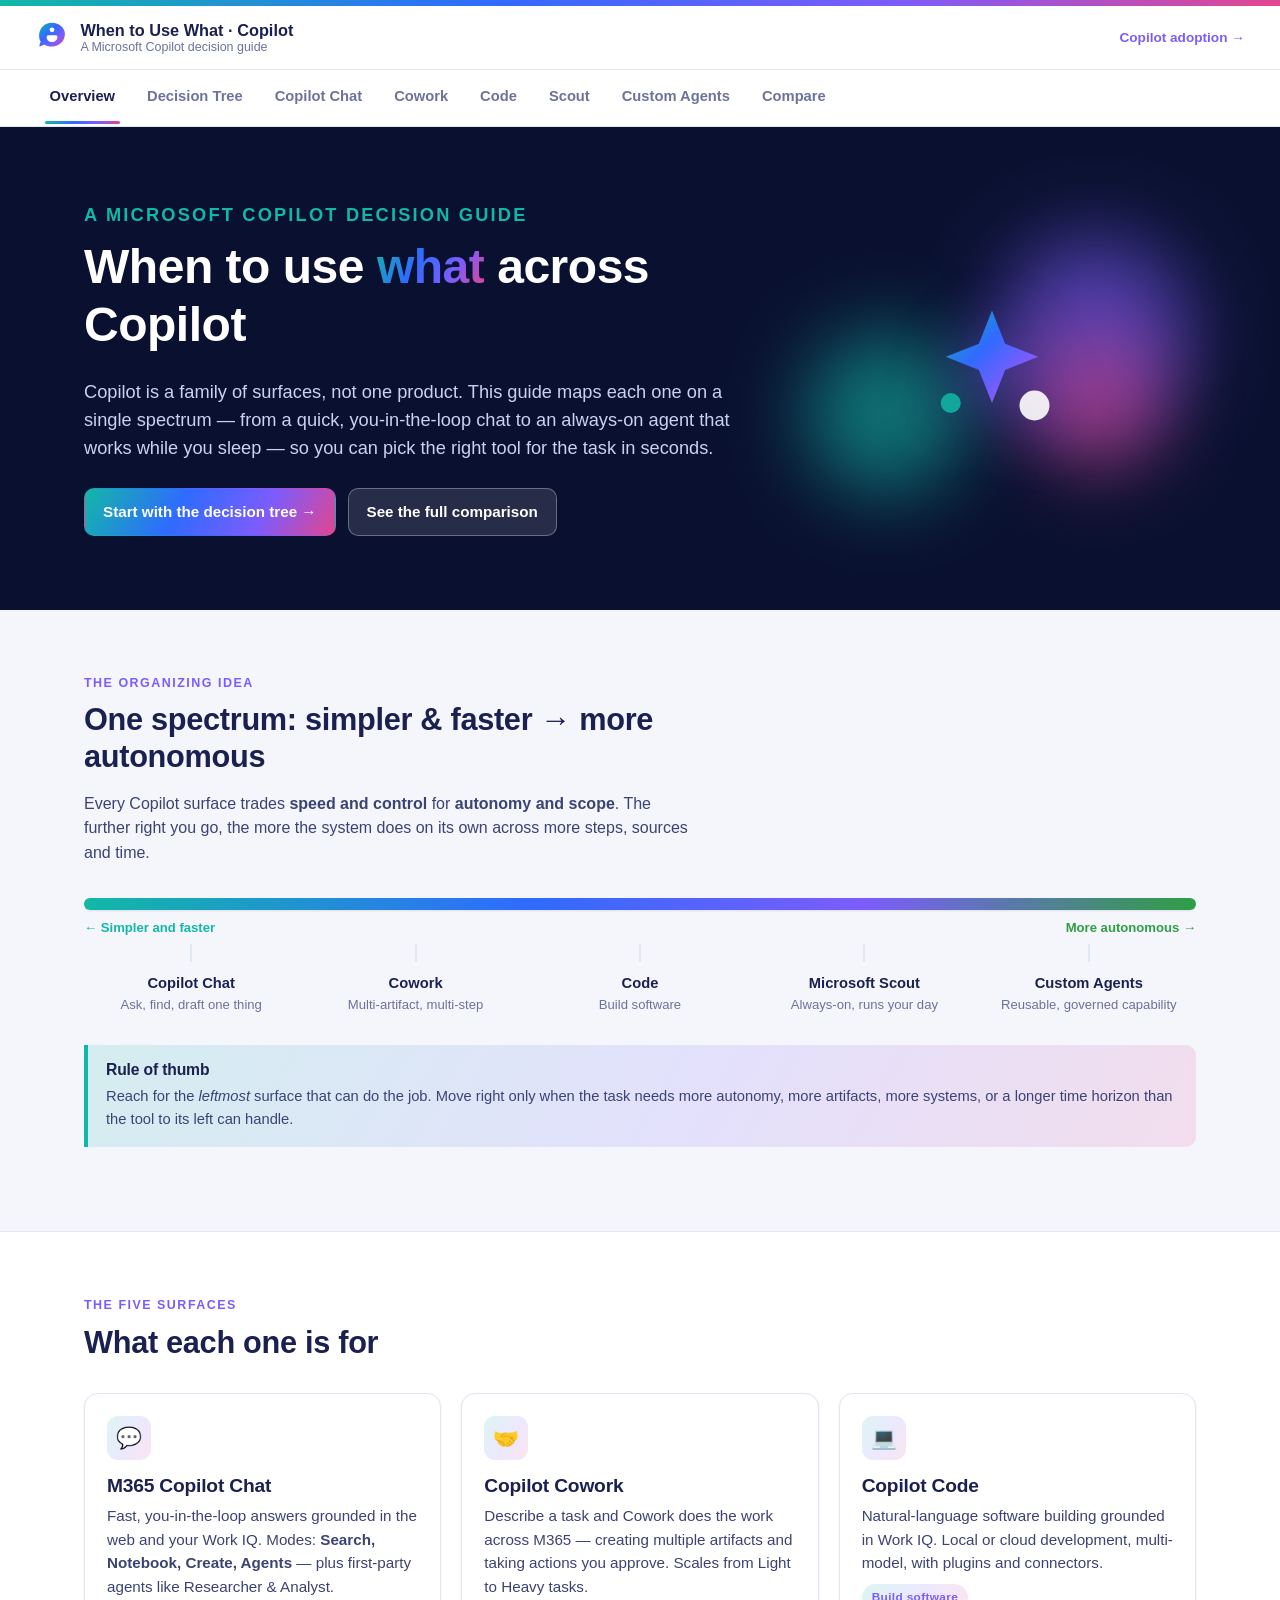
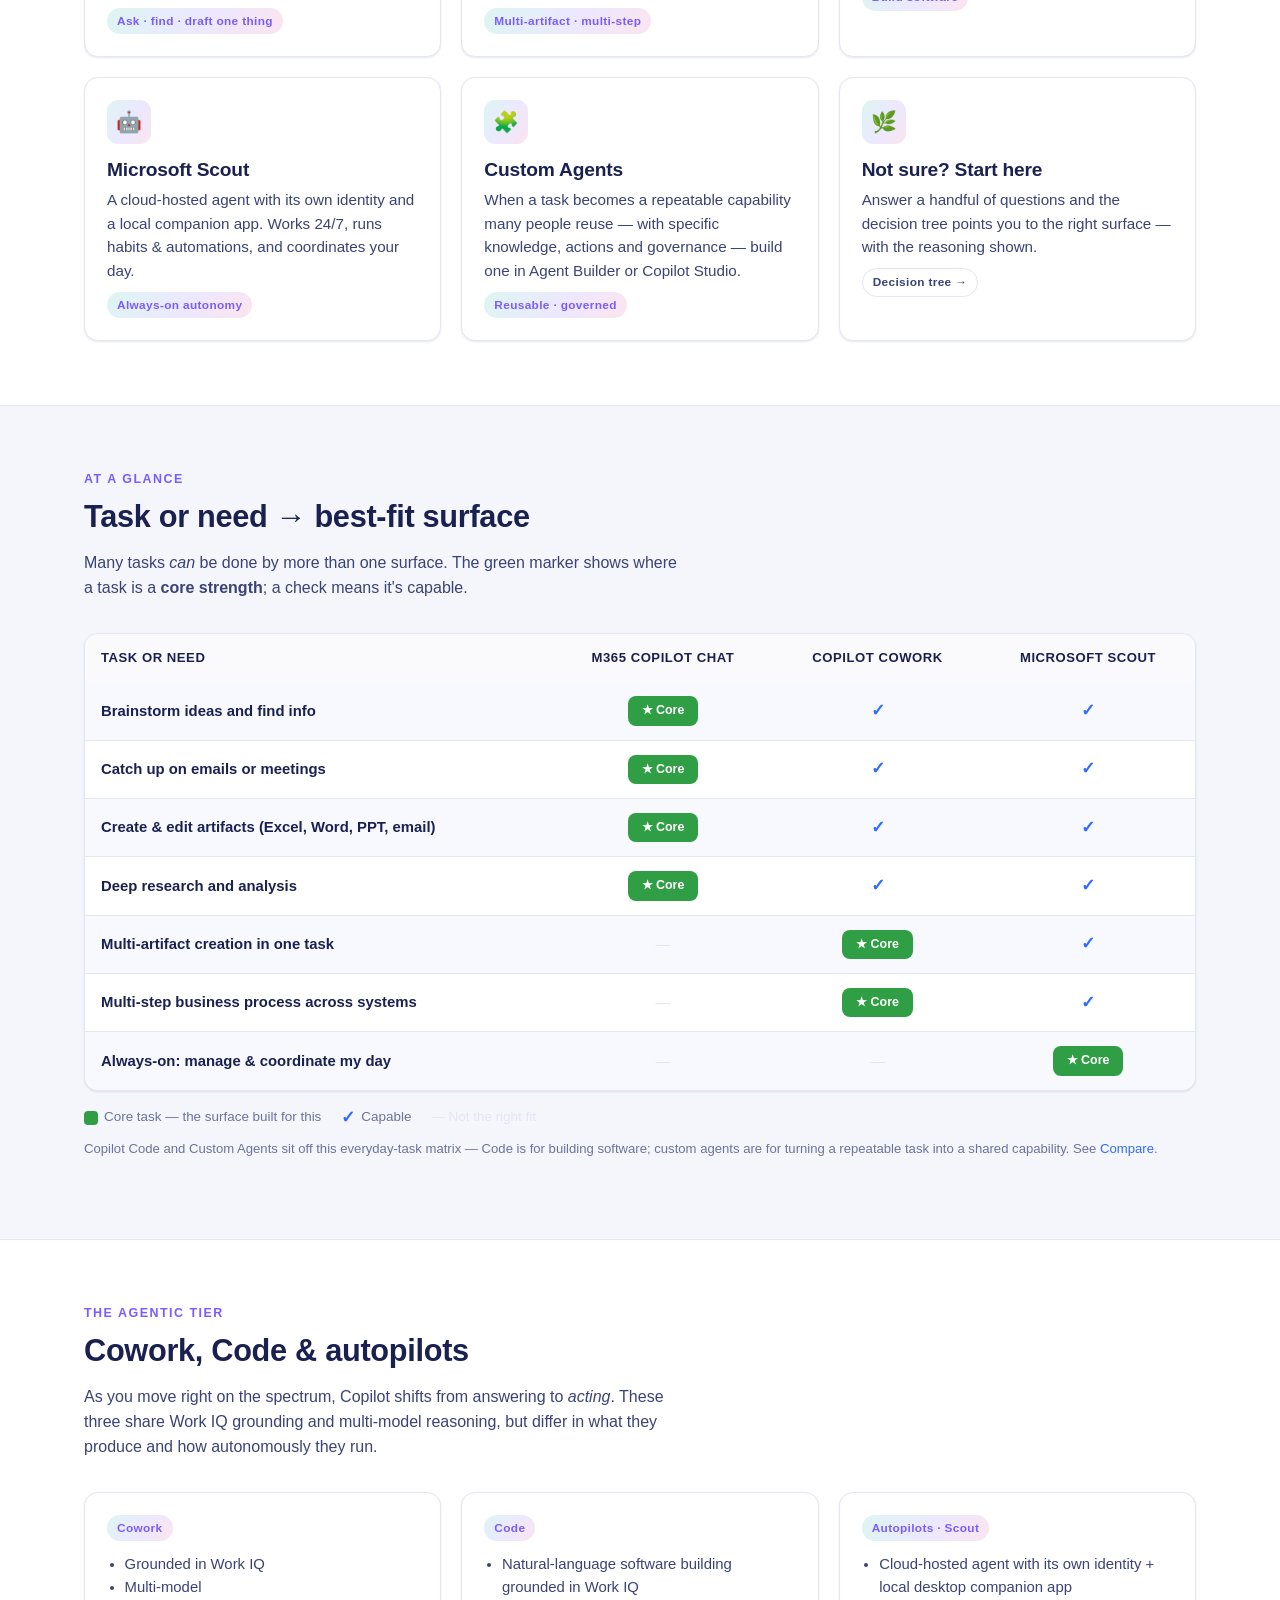
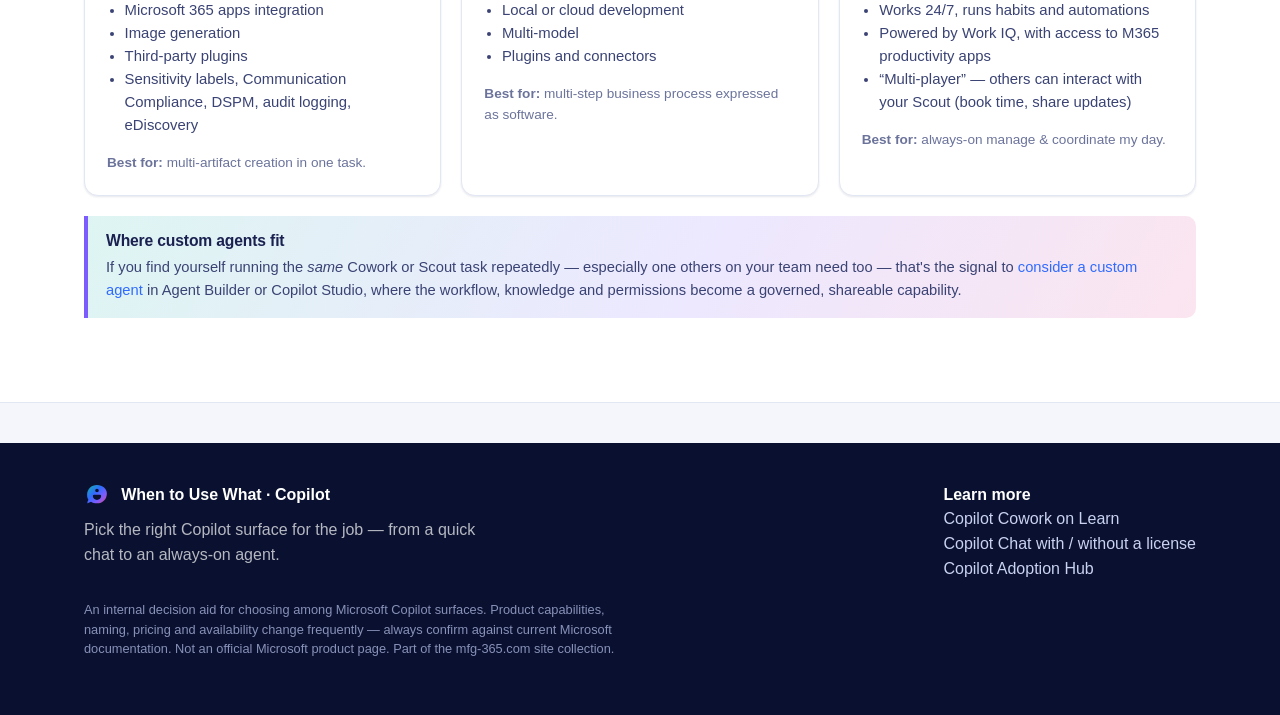
==== index.html @ 93abd07d "Initial When to Use What Copilot decision guide" ====
<!DOCTYPE html>
<html lang="en">
<head>
<meta charset="utf-8">
<meta name="viewport" content="width=device-width, initial-scale=1">
<title>When to Use What · Copilot — Overview</title>
<meta name="description" content="Choose the right Microsoft Copilot surface for the job: Copilot Chat, Cowork, Code, Microsoft Scout, and custom agents — mapped on one autonomy spectrum.">
<link rel="icon" href="assets/favicon.svg" type="image/svg+xml">
<link rel="stylesheet" href="assets/styles.css?v=1">
</head>
<body>
<div id="site-nav"></div>

<!-- ---------------- HERO ---------------- -->
<section class="hero hero-landing">
  <div class="container">
    <div class="hero-copy">
      <p class="eyebrow">A Microsoft Copilot decision guide</p>
      <h1>When to use <span class="gradient-text">what</span> across Copilot</h1>
      <p class="lead">Copilot is a family of surfaces, not one product. This guide maps each one on a single
        spectrum — from a quick, you-in-the-loop chat to an always-on agent that works while you sleep —
        so you can pick the right tool for the task in seconds.</p>
      <div class="hero-actions">
        <a class="btn btn-primary" href="decision-tree.html">Start with the decision tree &rarr;</a>
        <a class="btn btn-ghost" href="compare.html">See the full comparison</a>
      </div>
    </div>
    <div class="hero-art">
      <div class="orb orb-a"></div><div class="orb orb-b"></div><div class="orb orb-c"></div>
      <svg class="hero-glyph" viewBox="0 0 120 120" fill="none" aria-hidden="true">
        <defs><linearGradient id="hg" x1="0" y1="0" x2="1" y2="1">
          <stop offset="0" stop-color="#12B8A6"/><stop offset=".4" stop-color="#2F6BFF"/>
          <stop offset=".72" stop-color="#7C5CFC"/><stop offset="1" stop-color="#E3458E"/>
        </linearGradient></defs>
        <path d="M60 14l10.5 26.5L97 51 70.5 61.5 60 88 49.5 61.5 23 51l26.5-10.5z" fill="url(#hg)"/>
        <circle cx="94" cy="90" r="12" fill="#fff" opacity=".9"/>
        <circle cx="27" cy="88" r="8" fill="#12B8A6" opacity=".85"/>
      </svg>
    </div>
  </div>
</section>

<!-- ---------------- THE SPECTRUM ---------------- -->
<section class="section">
  <div class="container">
    <div class="section-head">
      <p class="eyebrow">The organizing idea</p>
      <h2>One spectrum: simpler &amp; faster &rarr; more autonomous</h2>
      <p>Every Copilot surface trades <strong>speed and control</strong> for <strong>autonomy and scope</strong>.
        The further right you go, the more the system does on its own across more steps, sources and time.</p>
    </div>

    <div class="spectrum">
      <div class="spectrum-track"></div>
      <div class="spectrum-labels"><span class="l">&larr; Simpler and faster</span><span class="r">More autonomous &rarr;</span></div>
      <div class="spectrum-marks">
        <div class="m"><strong>Copilot Chat</strong>Ask, find, draft one thing</div>
        <div class="m"><strong>Cowork</strong>Multi-artifact, multi-step</div>
        <div class="m"><strong>Code</strong>Build software</div>
        <div class="m"><strong>Microsoft Scout</strong>Always-on, runs your day</div>
        <div class="m"><strong>Custom Agents</strong>Reusable, governed capability</div>
      </div>
    </div>

    <div class="callout tip">
      <h4>Rule of thumb</h4>
      <p>Reach for the <em>leftmost</em> surface that can do the job. Move right only when the task needs more
        autonomy, more artifacts, more systems, or a longer time horizon than the tool to its left can handle.</p>
    </div>
  </div>
</section>

<!-- ---------------- SURFACE CARDS ---------------- -->
<section class="section alt">
  <div class="container">
    <div class="section-head">
      <p class="eyebrow">The five surfaces</p>
      <h2>What each one is for</h2>
    </div>
    <div class="grid cols-3">
      <a class="card hover" href="chat.html" style="text-decoration:none">
        <div class="icon">&#128172;</div>
        <h3>M365 Copilot Chat</h3>
        <p>Fast, you-in-the-loop answers grounded in the web and your Work IQ. Modes: <strong>Search, Notebook, Create, Agents</strong> — plus first-party agents like Researcher &amp; Analyst.</p>
        <span class="pill">Ask &middot; find &middot; draft one thing</span>
      </a>
      <a class="card hover" href="cowork.html" style="text-decoration:none">
        <div class="icon">&#129309;</div>
        <h3>Copilot Cowork</h3>
        <p>Describe a task and Cowork does the work across M365 — creating multiple artifacts and taking actions you approve. Scales from Light to Heavy tasks.</p>
        <span class="pill">Multi-artifact &middot; multi-step</span>
      </a>
      <a class="card hover" href="code.html" style="text-decoration:none">
        <div class="icon">&#128187;</div>
        <h3>Copilot Code</h3>
        <p>Natural-language software building grounded in Work IQ. Local or cloud development, multi-model, with plugins and connectors.</p>
        <span class="pill">Build software</span>
      </a>
      <a class="card hover" href="scout.html" style="text-decoration:none">
        <div class="icon">&#129302;</div>
        <h3>Microsoft Scout</h3>
        <p>A cloud-hosted agent with its own identity and a local companion app. Works 24/7, runs habits &amp; automations, and coordinates your day.</p>
        <span class="pill">Always-on autonomy</span>
      </a>
      <a class="card hover" href="custom-agents.html" style="text-decoration:none">
        <div class="icon">&#129513;</div>
        <h3>Custom Agents</h3>
        <p>When a task becomes a repeatable capability many people reuse — with specific knowledge, actions and governance — build one in Agent Builder or Copilot Studio.</p>
        <span class="pill">Reusable &middot; governed</span>
      </a>
      <a class="card hover" href="decision-tree.html" style="text-decoration:none">
        <div class="icon">&#127807;</div>
        <h3>Not sure? Start here</h3>
        <p>Answer a handful of questions and the decision tree points you to the right surface — with the reasoning shown.</p>
        <span class="pill pill-line">Decision tree &rarr;</span>
      </a>
    </div>
  </div>
</section>

<!-- ---------------- AT-A-GLANCE MATRIX ---------------- -->
<section class="section">
  <div class="container">
    <div class="section-head">
      <p class="eyebrow">At a glance</p>
      <h2>Task or need &rarr; best-fit surface</h2>
      <p>Many tasks <em>can</em> be done by more than one surface. The green marker shows where a task is a
        <strong>core strength</strong>; a check means it's capable.</p>
    </div>

    <div class="matrix-wrap">
      <table class="matrix">
        <thead>
          <tr>
            <th style="text-align:left">Task or need</th>
            <th>M365 Copilot Chat</th>
            <th>Copilot Cowork</th>
            <th>Microsoft Scout</th>
          </tr>
        </thead>
        <tbody>
          <tr><th>Brainstorm ideas and find info</th><td><span class="core">&#9733; Core</span></td><td><span class="cap">&#10003;</span></td><td><span class="cap">&#10003;</span></td></tr>
          <tr><th>Catch up on emails or meetings</th><td><span class="core">&#9733; Core</span></td><td><span class="cap">&#10003;</span></td><td><span class="cap">&#10003;</span></td></tr>
          <tr><th>Create &amp; edit artifacts (Excel, Word, PPT, email)</th><td><span class="core">&#9733; Core</span></td><td><span class="cap">&#10003;</span></td><td><span class="cap">&#10003;</span></td></tr>
          <tr><th>Deep research and analysis</th><td><span class="core">&#9733; Core</span></td><td><span class="cap">&#10003;</span></td><td><span class="cap">&#10003;</span></td></tr>
          <tr><th>Multi-artifact creation in one task</th><td class="na">&mdash;</td><td><span class="core">&#9733; Core</span></td><td><span class="cap">&#10003;</span></td></tr>
          <tr><th>Multi-step business process across systems</th><td class="na">&mdash;</td><td><span class="core">&#9733; Core</span></td><td><span class="cap">&#10003;</span></td></tr>
          <tr><th>Always-on: manage &amp; coordinate my day</th><td class="na">&mdash;</td><td class="na">&mdash;</td><td><span class="core">&#9733; Core</span></td></tr>
        </tbody>
      </table>
    </div>
    <div class="legend">
      <span><span class="dot-core"></span> Core task — the surface built for this</span>
      <span><span class="cap">&#10003;</span> Capable</span>
      <span class="na">&mdash; Not the right fit</span>
    </div>
    <p class="video-cap">Copilot Code and Custom Agents sit off this everyday-task matrix — Code is for building software; custom agents are for turning a repeatable task into a shared capability. See <a href="compare.html">Compare</a>.</p>
  </div>
</section>

<!-- ---------------- COWORK / CODE / AUTOPILOTS ---------------- -->
<section class="section alt">
  <div class="container">
    <div class="section-head">
      <p class="eyebrow">The agentic tier</p>
      <h2>Cowork, Code &amp; autopilots</h2>
      <p>As you move right on the spectrum, Copilot shifts from answering to <em>acting</em>. These three share
        Work IQ grounding and multi-model reasoning, but differ in what they produce and how autonomously they run.</p>
    </div>
    <div class="grid cols-3">
      <div class="card">
        <span class="pill">Cowork</span>
        <ul style="margin-top:12px;padding-left:1.1rem;color:var(--ink-2);font-size:.93rem">
          <li>Grounded in Work IQ</li>
          <li>Multi-model</li>
          <li>Microsoft 365 apps integration</li>
          <li>Image generation</li>
          <li>Third-party plugins</li>
          <li>Sensitivity labels, Communication Compliance, DSPM, audit logging, eDiscovery</li>
        </ul>
        <p style="font-size:.85rem;color:var(--muted);margin:6px 0 0"><strong>Best for:</strong> multi-artifact creation in one task.</p>
      </div>
      <div class="card">
        <span class="pill">Code</span>
        <ul style="margin-top:12px;padding-left:1.1rem;color:var(--ink-2);font-size:.93rem">
          <li>Natural-language software building grounded in Work IQ</li>
          <li>Local or cloud development</li>
          <li>Multi-model</li>
          <li>Plugins and connectors</li>
        </ul>
        <p style="font-size:.85rem;color:var(--muted);margin:6px 0 0"><strong>Best for:</strong> multi-step business process expressed as software.</p>
      </div>
      <div class="card">
        <span class="pill">Autopilots &middot; Scout</span>
        <ul style="margin-top:12px;padding-left:1.1rem;color:var(--ink-2);font-size:.93rem">
          <li>Cloud-hosted agent with its own identity + local desktop companion app</li>
          <li>Works 24/7, runs habits and automations</li>
          <li>Powered by Work IQ, with access to M365 productivity apps</li>
          <li>&ldquo;Multi-player&rdquo; — others can interact with your Scout (book time, share updates)</li>
        </ul>
        <p style="font-size:.85rem;color:var(--muted);margin:6px 0 0"><strong>Best for:</strong> always-on manage &amp; coordinate my day.</p>
      </div>
    </div>
    <div class="callout">
      <h4>Where custom agents fit</h4>
      <p>If you find yourself running the <em>same</em> Cowork or Scout task repeatedly — especially one others on your
        team need too — that's the signal to <a href="custom-agents.html">consider a custom agent</a> in Agent Builder
        or Copilot Studio, where the workflow, knowledge and permissions become a governed, shareable capability.</p>
    </div>
  </div>
</section>

<div id="site-footer"></div>
<script src="assets/nav.js?v=1"></script>
</body>
</html>
---- assets/styles.css ----
/* When to Use What — Copilot | mfg-365.com family design system
   Copilot iridescent gradient + Fluent neutrals + navy hero/footer. */

:root {
  --teal: #12B8A6; --blue: #2F6BFF; --purple: #7C5CFC; --pink: #E3458E;
  --green: #2F9E44; --amber: #E8930C;
  --copilot-gradient: linear-gradient(120deg, #12B8A6 0%, #2F6BFF 38%, #7C5CFC 70%, #E3458E 100%);
  --copilot-gradient-soft: linear-gradient(120deg, rgba(18,184,166,.14), rgba(124,92,252,.14) 55%, rgba(227,69,142,.14));
  --spectrum: linear-gradient(90deg, #12B8A6 0%, #2F6BFF 40%, #7C5CFC 70%, #2F9E44 100%);

  --navy: #0A1130; --navy2: #141C44;
  --ink: #1A2150; --ink-2: #3A4374; --muted: #6B739B;
  --line: #E2E7F4; --bg: #F4F6FC; --card: #FFFFFF;
  --brand: #7C5CFC; --brand-blue: #2F6BFF;

  --radius: 14px;
  --shadow-sm: 0 1px 2px rgba(26,33,80,.06), 0 1px 3px rgba(26,33,80,.05);
  --shadow-md: 0 8px 26px rgba(26,33,80,.10);
  --shadow-lg: 0 12px 40px rgba(26,33,80,.16);
  --maxw: 1160px;
}

* { box-sizing: border-box; }
html { scroll-behavior: smooth; }
body {
  margin: 0;
  font-family: "Segoe UI", "Segoe UI Web (West European)", -apple-system, BlinkMacSystemFont, Roboto, Helvetica, Arial, sans-serif;
  color: var(--ink); background: var(--bg); line-height: 1.55; -webkit-font-smoothing: antialiased;
}
h1,h2,h3,h4 { line-height: 1.2; color: var(--ink); margin: 0 0 .5em; font-weight: 700; letter-spacing: -.01em; }
h1 { font-size: clamp(2rem, 4vw, 3rem); }
h2 { font-size: clamp(1.5rem, 2.4vw, 2.1rem); }
h3 { font-size: 1.2rem; }
p { margin: 0 0 1rem; color: var(--ink-2); }
a { color: var(--brand-blue); text-decoration: none; }
a:hover { text-decoration: underline; }
.container { max-width: var(--maxw); margin: 0 auto; padding: 0 24px; }
.gradient-text { background: var(--copilot-gradient); -webkit-background-clip: text; background-clip: text; -webkit-text-fill-color: transparent; color: transparent; }
.eyebrow { text-transform: uppercase; letter-spacing: .12em; font-size: .78rem; font-weight: 700; color: var(--brand); margin: 0 0 .6rem; }

/* ---------- ribbon + header + tabs ---------- */
.ribbon { height: 6px; background: var(--copilot-gradient); }
.site-header { display: flex; align-items: center; justify-content: space-between; gap: 1rem; padding: .9rem clamp(1rem, 4vw, 2.2rem); background: #fff; border-bottom: 1px solid var(--line); position: sticky; top: 0; z-index: 50; }
.brand { display: flex; align-items: center; gap: .7rem; text-decoration: none; }
.brand:hover { text-decoration: none; }
.brand-glyph { display: flex; align-items: center; }
.brand-text { display: flex; flex-direction: column; line-height: 1.15; }
.brand-text strong { color: var(--ink); font-size: 1.02rem; }
.brand-text span { color: var(--muted); font-size: .78rem; }
.header-cta { font-size: .85rem; font-weight: 600; color: var(--purple); white-space: nowrap; text-decoration: none; }
.header-cta:hover { text-decoration: underline; }

.tabs { display: flex; gap: .2rem; overflow-x: auto; background: #fff; padding: 0 clamp(1rem, 4vw, 2.2rem); border-bottom: 1px solid var(--line); position: sticky; top: 60px; z-index: 40; scrollbar-width: none; }
.tabs::-webkit-scrollbar { display: none; }
.tab { appearance: none; border: none; background: none; cursor: pointer; font-family: inherit; font-size: .92rem; font-weight: 600; color: var(--muted); padding: .95rem .9rem; border-bottom: 3px solid transparent; white-space: nowrap; transition: color .15s; text-decoration: none; position: relative; }
.tab:hover { color: var(--ink); text-decoration: none; }
.tab.is-active { color: var(--ink); }
.tab.is-active::after { content: ""; position: absolute; left: .6rem; right: .6rem; bottom: -1px; height: 3px; border-radius: 3px; background: var(--copilot-gradient); }

/* ---------- hero ---------- */
.hero { position: relative; overflow: hidden; padding: 66px 0 58px; background: var(--navy); color: #fff; }
.hero::before { content: ""; position: absolute; inset: -40% -10% auto -10%; height: 130%; background: var(--copilot-gradient); filter: blur(70px) saturate(140%); opacity: .5; z-index: 0; }
.hero .container { position: relative; z-index: 1; }
.hero h1 { color: #fff; max-width: 22ch; }
.hero p { color: #C9D2F0; font-size: 1.14rem; max-width: 64ch; }
.hero .eyebrow { color: var(--teal); }
.hero-landing { padding: clamp(3.2rem, 6vw, 4.6rem) 0; }
.hero-landing::before { display: none; }
.hero-landing .container { display: grid; grid-template-columns: 1.5fr .9fr; gap: 1.5rem; align-items: center; }
.hero-copy { min-width: 0; }
.hero-landing h1 { max-width: none; }
.hero-art { position: relative; height: 250px; display: flex; align-items: center; justify-content: center; }
.hero-glyph { width: 150px; filter: drop-shadow(0 10px 30px rgba(124,92,252,.5)); position: relative; z-index: 2; }
.orb { position: absolute; border-radius: 50%; filter: blur(40px); opacity: .6; }
.orb-a { width: 190px; height: 190px; background: var(--purple); top: -6px; right: 6px; }
.orb-b { width: 160px; height: 160px; background: var(--teal); bottom: 0; left: 18px; }
.orb-c { width: 130px; height: 130px; background: var(--pink); bottom: 26px; right: 34px; }
@media (max-width: 820px) { .hero-landing .container { grid-template-columns: 1fr; } .hero-art { display: none; } }

/* ---------- buttons ---------- */
.btn { display: inline-flex; align-items: center; gap: 8px; font-weight: 600; font-size: .95rem; padding: 11px 18px; border-radius: 10px; border: 1px solid transparent; cursor: pointer; text-decoration: none; transition: transform .06s ease, box-shadow .15s ease; }
.btn:hover { text-decoration: none; }
.btn:active { transform: translateY(1px); }
.btn-primary { background: var(--copilot-gradient); color: #fff; box-shadow: var(--shadow-sm); }
.btn-primary:hover { box-shadow: var(--shadow-md); }
.btn-ghost { background: rgba(255,255,255,.12); color: #fff; border-color: rgba(255,255,255,.3); }
.btn-ghost:hover { background: rgba(255,255,255,.2); }
.btn-outline { background: #fff; color: var(--ink); border-color: var(--line); }
.btn-outline:hover { border-color: var(--brand); color: var(--brand); }
.btn-sm { padding: 7px 12px; font-size: .85rem; border-radius: 8px; }
.hero-actions { display: flex; gap: 12px; flex-wrap: wrap; margin-top: 26px; }

/* ---------- sections ---------- */
.section { padding: 64px 0; }
.section.alt { background: #fff; border-top: 1px solid var(--line); border-bottom: 1px solid var(--line); }
.section-head { max-width: 68ch; margin-bottom: 32px; }

/* ---------- cards / grids ---------- */
.grid { display: grid; gap: 20px; }
.grid.cols-2 { grid-template-columns: repeat(2, 1fr); }
.grid.cols-3 { grid-template-columns: repeat(3, 1fr); }
.grid.cols-4 { grid-template-columns: repeat(4, 1fr); }
@media (max-width: 900px) { .grid.cols-3, .grid.cols-4 { grid-template-columns: repeat(2, 1fr); } }
@media (max-width: 620px) { .grid.cols-2, .grid.cols-3, .grid.cols-4 { grid-template-columns: 1fr; } }

.card { background: var(--card); border: 1px solid var(--line); border-radius: var(--radius); padding: 22px; box-shadow: var(--shadow-sm); transition: box-shadow .18s ease, transform .18s ease; }
.card.hover:hover { box-shadow: var(--shadow-md); transform: translateY(-3px); }
.card h3 { margin-bottom: .35em; }
.card p { font-size: .95rem; margin-bottom: .6rem; }
.card .icon { width: 44px; height: 44px; border-radius: 11px; display: grid; place-items: center; background: var(--copilot-gradient-soft); margin-bottom: 14px; font-size: 1.3rem; }
.card .icon-solid { color: #fff; }
.pill { display: inline-block; font-size: .74rem; font-weight: 700; letter-spacing: .03em; padding: 4px 10px; border-radius: 999px; background: var(--copilot-gradient-soft); color: var(--brand); }
.pill-line { background: #fff; border: 1px solid var(--line); color: var(--ink-2); }

/* ---------- spectrum bar ---------- */
.spectrum { margin: 8px 0 30px; }
.spectrum-track { height: 12px; border-radius: 999px; background: var(--spectrum); box-shadow: var(--shadow-sm); }
.spectrum-labels { display: flex; justify-content: space-between; margin-top: 8px; font-weight: 700; font-size: .82rem; }
.spectrum-labels .l { color: var(--teal); }
.spectrum-labels .r { color: var(--green); }
.spectrum-marks { display: grid; grid-template-columns: repeat(5, 1fr); gap: 10px; margin-top: 18px; }
.spectrum-marks .m { text-align: center; font-size: .82rem; color: var(--muted); position: relative; padding-top: 16px; }
.spectrum-marks .m::before { content: ""; position: absolute; top: -12px; left: 50%; width: 2px; height: 18px; background: var(--line); transform: translateX(-50%); }
.spectrum-marks .m strong { display: block; color: var(--ink); font-size: .92rem; }
@media (max-width: 720px) { .spectrum-marks { grid-template-columns: repeat(2, 1fr); } }

/* ---------- capability matrix ---------- */
.matrix-wrap { overflow-x: auto; border: 1px solid var(--line); border-radius: var(--radius); background: #fff; box-shadow: var(--shadow-sm); }
table.matrix { width: 100%; border-collapse: collapse; font-size: .93rem; min-width: 720px; }
table.matrix th, table.matrix td { padding: 14px 16px; border-bottom: 1px solid var(--line); text-align: center; vertical-align: middle; }
table.matrix thead th { background: #faf9fb; font-weight: 800; color: var(--ink); font-size: .82rem; letter-spacing: .04em; text-transform: uppercase; }
table.matrix tbody th { text-align: left; font-weight: 600; color: var(--ink); }
table.matrix tbody tr:nth-child(odd) td, table.matrix tbody tr:nth-child(odd) th { background: #f7f9ff; }
table.matrix tr:last-child td, table.matrix tr:last-child th { border-bottom: none; }
.core { display: inline-flex; align-items: center; justify-content: center; gap: 6px; background: var(--green); color: #fff; font-weight: 700; font-size: .78rem; padding: 5px 14px; border-radius: 8px; }
.cap { color: var(--brand-blue); font-weight: 800; font-size: 1.05rem; }
.na { color: var(--line); }
.legend { display: flex; gap: 20px; flex-wrap: wrap; margin-top: 14px; font-size: .84rem; color: var(--muted); }
.legend span { display: inline-flex; align-items: center; gap: 6px; }
.legend .dot-core { width: 14px; height: 14px; border-radius: 4px; background: var(--green); }

/* ---------- task-type cards (Light / Medium / Heavy) ---------- */
.tier { border-top: 4px solid var(--line); }
.tier.light { border-top-color: var(--blue); }
.tier.medium { border-top-color: var(--purple); }
.tier.heavy { border-top-color: var(--amber); }
.tier h3 { font-size: 1.25rem; }
.tier.light h3 { color: var(--blue); }
.tier.medium h3 { color: var(--purple); }
.tier.heavy h3 { color: var(--amber); }
.tier ul { margin: .4rem 0 1rem; padding-left: 1.1rem; color: var(--ink-2); font-size: .92rem; }
.tier .prompt-ex { background: #f7f9ff; border: 1px solid var(--line); border-radius: 10px; padding: 12px 14px; font-size: .88rem; color: var(--ink-2); font-style: italic; }
.tier .credits { margin-top: 14px; font-size: .85rem; color: var(--muted); display: flex; align-items: center; gap: 8px; }
.tier .credits b { background: #eef1fb; color: var(--ink); padding: 3px 10px; border-radius: 999px; font-style: normal; }

/* ---------- feature list rows ---------- */
.feat { display: flex; gap: 14px; align-items: flex-start; padding: 14px 0; border-bottom: 1px solid var(--line); }
.feat:last-child { border-bottom: none; }
.feat .fx { flex: 0 0 40px; height: 40px; border-radius: 10px; display: grid; place-items: center; background: var(--copilot-gradient-soft); font-size: 1.15rem; }
.feat h4 { margin: 0 0 .2rem; font-size: 1rem; }
.feat p { margin: 0; font-size: .9rem; }

/* ---------- callouts ---------- */
.callout { border-left: 4px solid var(--brand); background: var(--copilot-gradient-soft); border-radius: 0 10px 10px 0; padding: 16px 18px; margin: 20px 0; }
.callout.tip { border-left-color: var(--teal); }
.callout.warn { border-left-color: var(--amber); }
.callout h4 { margin: 0 0 .3rem; font-size: .98rem; }
.callout p { margin: 0; font-size: .92rem; }

/* ---------- when-to-use / avoid ---------- */
.wu { display: grid; grid-template-columns: 1fr 1fr; gap: 18px; }
@media (max-width: 720px) { .wu { grid-template-columns: 1fr; } }
.wu .box { border-radius: var(--radius); padding: 18px 20px; border: 1px solid var(--line); }
.wu .good { background: #eefaf1; border-color: #cdead4; }
.wu .avoid { background: #fdf1f5; border-color: #f4d3df; }
.wu .box h4 { margin: 0 0 .5rem; }
.wu .box ul { margin: 0; padding-left: 1.1rem; }
.wu .box li { margin-bottom: .35rem; font-size: .92rem; color: var(--ink-2); }

/* ---------- video ---------- */
.video-frame { position: relative; padding-top: 56.25%; border-radius: var(--radius); overflow: hidden; box-shadow: var(--shadow-md); border: 1px solid var(--line); background: #000; }
.video-frame iframe { position: absolute; inset: 0; width: 100%; height: 100%; border: 0; }
.video-cap { font-size: .82rem; color: var(--muted); margin-top: 8px; }

/* click-to-watch card (links to the official Microsoft source video) */
.video-card { display: block; position: relative; border-radius: var(--radius); overflow: hidden; box-shadow: var(--shadow-md); border: 1px solid var(--line); text-decoration: none; background: var(--navy); min-height: 260px; }
.video-card:hover { text-decoration: none; box-shadow: var(--shadow-lg); }
.video-card::before { content: ""; position: absolute; inset: 0; background: var(--copilot-gradient); opacity: .32; }
.video-card .vc-inner { position: relative; z-index: 1; padding: 26px; display: flex; flex-direction: column; height: 100%; min-height: 260px; justify-content: space-between; color: #fff; }
.video-card .vc-play { width: 62px; height: 62px; border-radius: 50%; background: rgba(255,255,255,.94); display: grid; place-items: center; box-shadow: var(--shadow-md); margin-bottom: 14px; }
.video-card .vc-play svg { width: 24px; height: 24px; fill: var(--navy); margin-left: 3px; }
.video-card .vc-eyebrow { text-transform: uppercase; letter-spacing: .12em; font-size: .72rem; font-weight: 800; color: #fff; opacity: .9; }
.video-card h3 { color: #fff; margin: .4rem 0 .3rem; max-width: 26ch; }
.video-card p { color: rgba(255,255,255,.85); font-size: .9rem; margin: 0; max-width: 40ch; }
.video-card .vc-src { font-size: .78rem; color: rgba(255,255,255,.8); margin-top: 12px; font-weight: 600; }

/* ---------- decision tree ---------- */
.tree { display: flex; flex-direction: column; gap: 0; max-width: 760px; margin: 0 auto; }
.tnode { background: #fff; border: 1px solid var(--line); border-radius: 12px; padding: 16px 18px; box-shadow: var(--shadow-sm); position: relative; }
.tnode .q { font-weight: 700; color: var(--ink); }
.tnode .hint { font-size: .85rem; color: var(--muted); margin-top: 2px; }
.tbranch { display: flex; gap: 12px; align-items: stretch; margin: 10px 0; padding-left: 22px; }
.tconn { width: 20px; margin-left: 4px; border-left: 2px dashed var(--line); }
.tyes { flex: 1; }
.tout { display: flex; align-items: center; gap: 12px; border-radius: 12px; padding: 14px 16px; color: #fff; box-shadow: var(--shadow-sm); text-decoration: none; }
.tout:hover { text-decoration: none; box-shadow: var(--shadow-md); }
.tout .em { font-size: 1.4rem; }
.tout strong { display: block; font-size: 1rem; }
.tout span { font-size: .82rem; opacity: .92; }
.out-chat { background: linear-gradient(120deg,#1E88E5,#2F6BFF); }
.out-cowork { background: linear-gradient(120deg,#7C5CFC,#9B6BFF); }
.out-code { background: linear-gradient(120deg,#0F9B8E,#12B8A6); }
.out-scout { background: linear-gradient(120deg,#2F9E44,#3FB859); }
.out-agent { background: linear-gradient(120deg,#E3458E,#E8930C); }
.tlabel { display: inline-block; font-size: .72rem; font-weight: 800; letter-spacing: .06em; text-transform: uppercase; padding: 3px 10px; border-radius: 999px; margin-bottom: 8px; }
.tlabel.yes { background: #e9f9ef; color: var(--green); }
.tlabel.no { background: #eef1fb; color: var(--muted); }

/* ---------- chooser (quick picker) ---------- */
.chooser { display: grid; grid-template-columns: repeat(auto-fit,minmax(220px,1fr)); gap: 14px; }
.chip-q { border: 1px solid var(--line); background: #fff; border-radius: 12px; padding: 16px; box-shadow: var(--shadow-sm); }
.chip-q h4 { margin: 0 0 .5rem; font-size: .98rem; }
.chip-q a { display: block; font-size: .9rem; padding: 6px 0; }

/* ---------- footer ---------- */
.footer { background: var(--navy); color: #9AA4CC; padding: 40px 0; margin-top: 40px; }
.footer a { color: #C9D2F0; }
.footer a:hover { color: #fff; }
.footer .foot-grid { display: flex; justify-content: space-between; gap: 24px; flex-wrap: wrap; }
.footer .brand { color: #fff; }
.disclaimer { font-size: .8rem; color: #8891B8; margin-top: 18px; max-width: 78ch; }

/* ---------- utilities ---------- */
.center { text-align: center; }
.mt-0 { margin-top: 0; } .mb-0 { margin-bottom: 0; }
.lead { font-size: 1.12rem; color: var(--ink-2); }
.tag-row { display: flex; gap: 8px; flex-wrap: wrap; margin: 10px 0 0; }
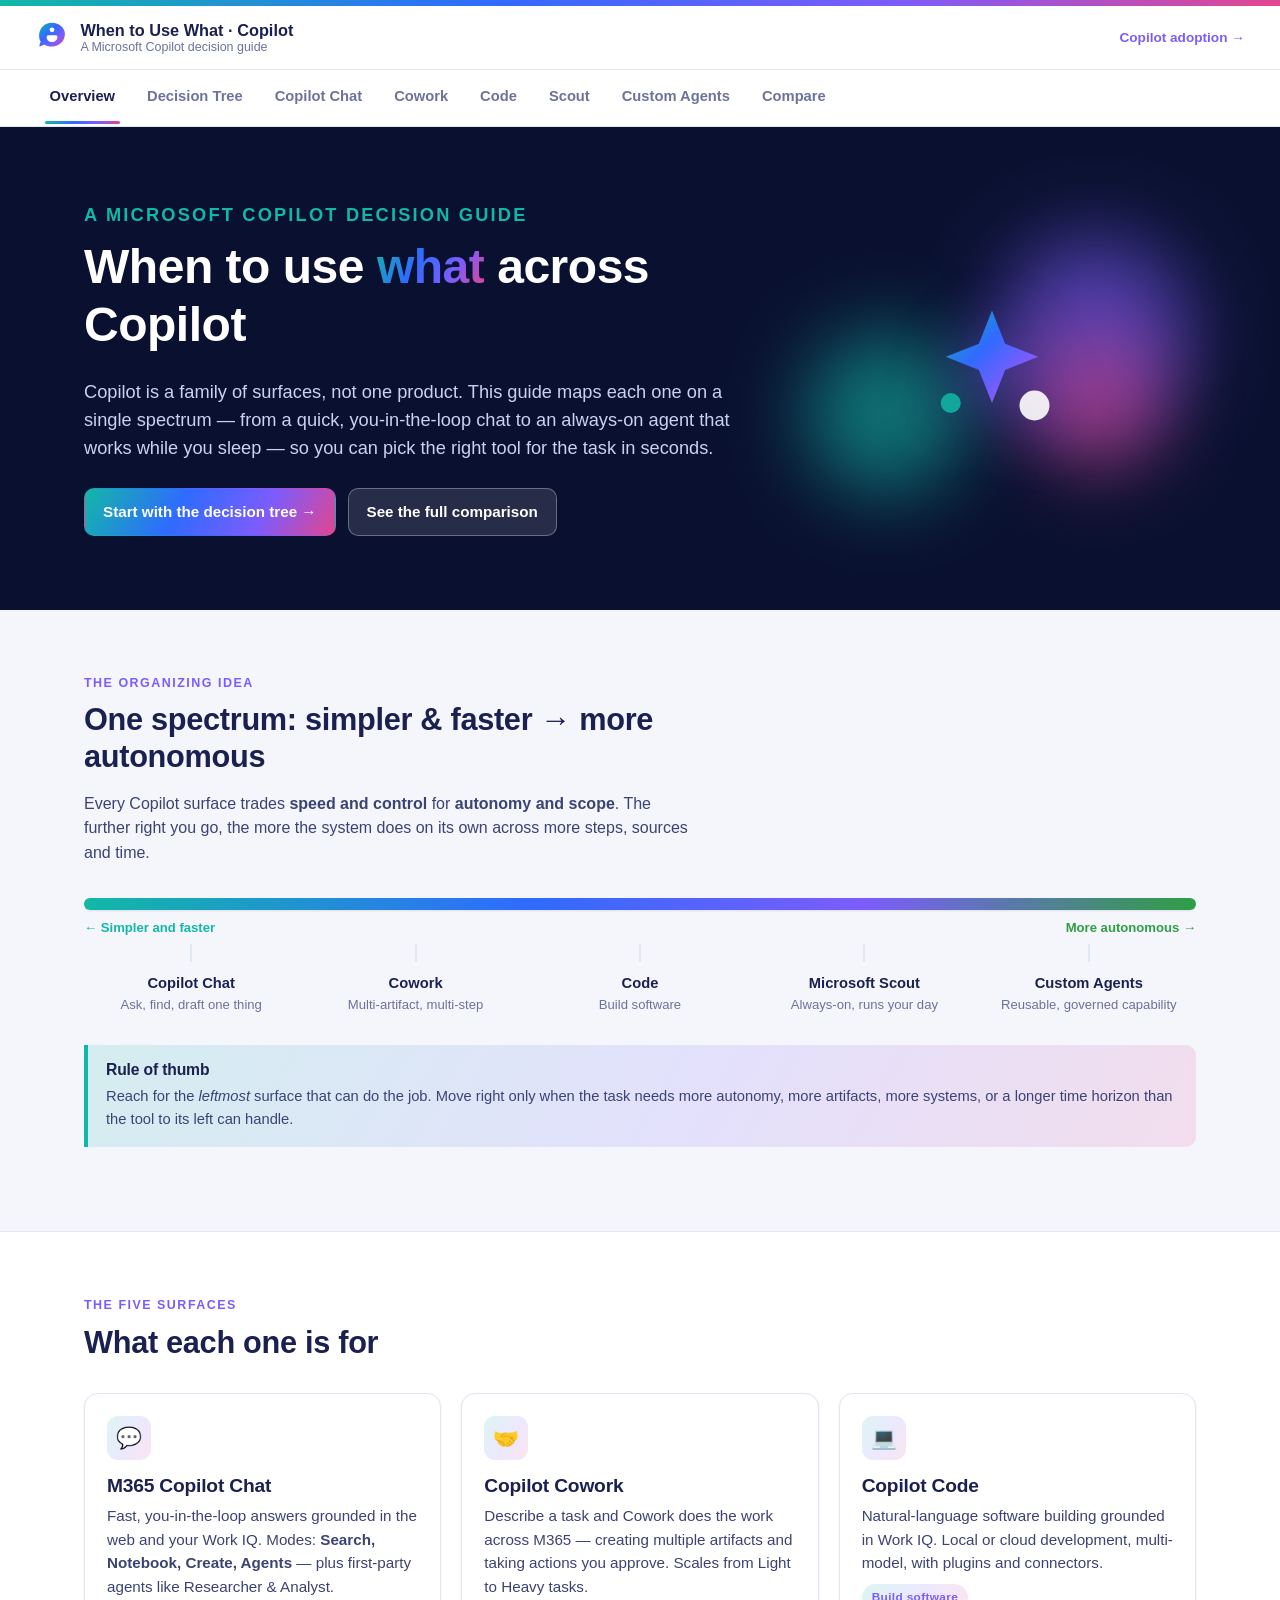
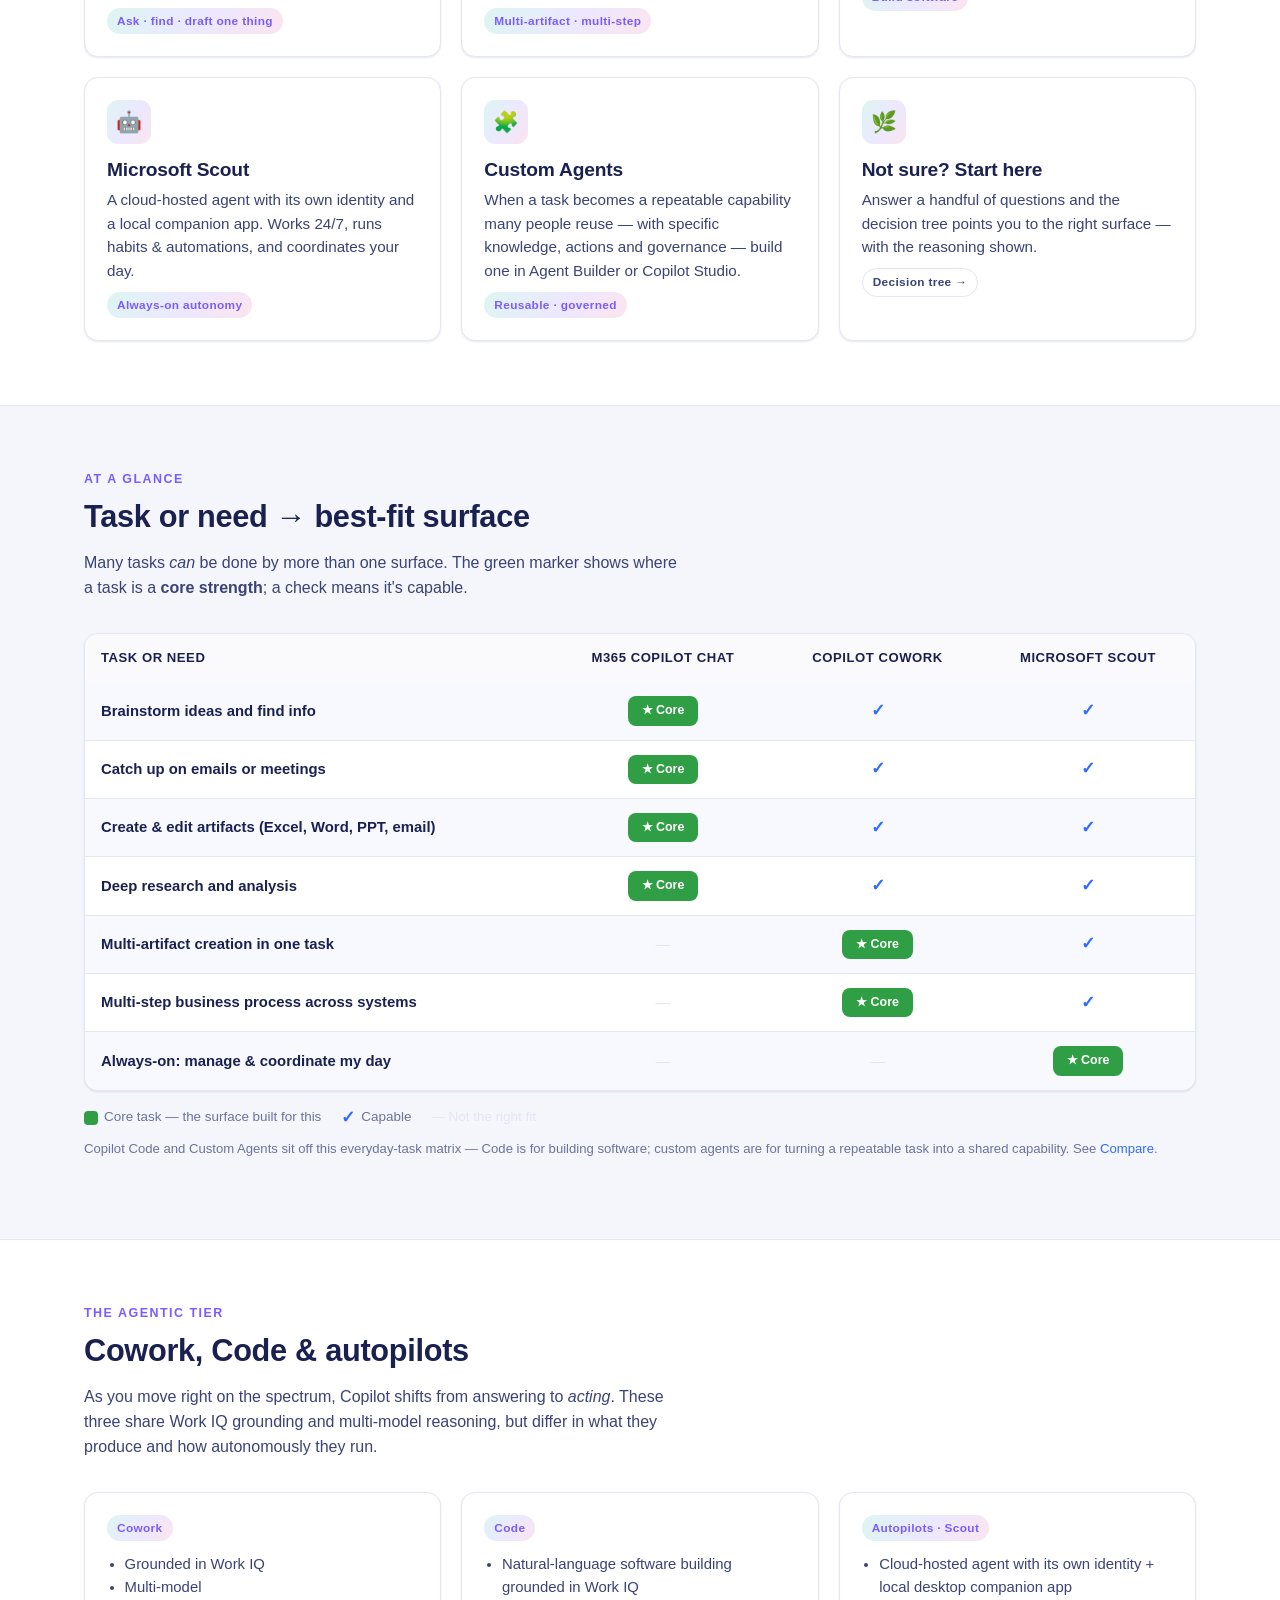
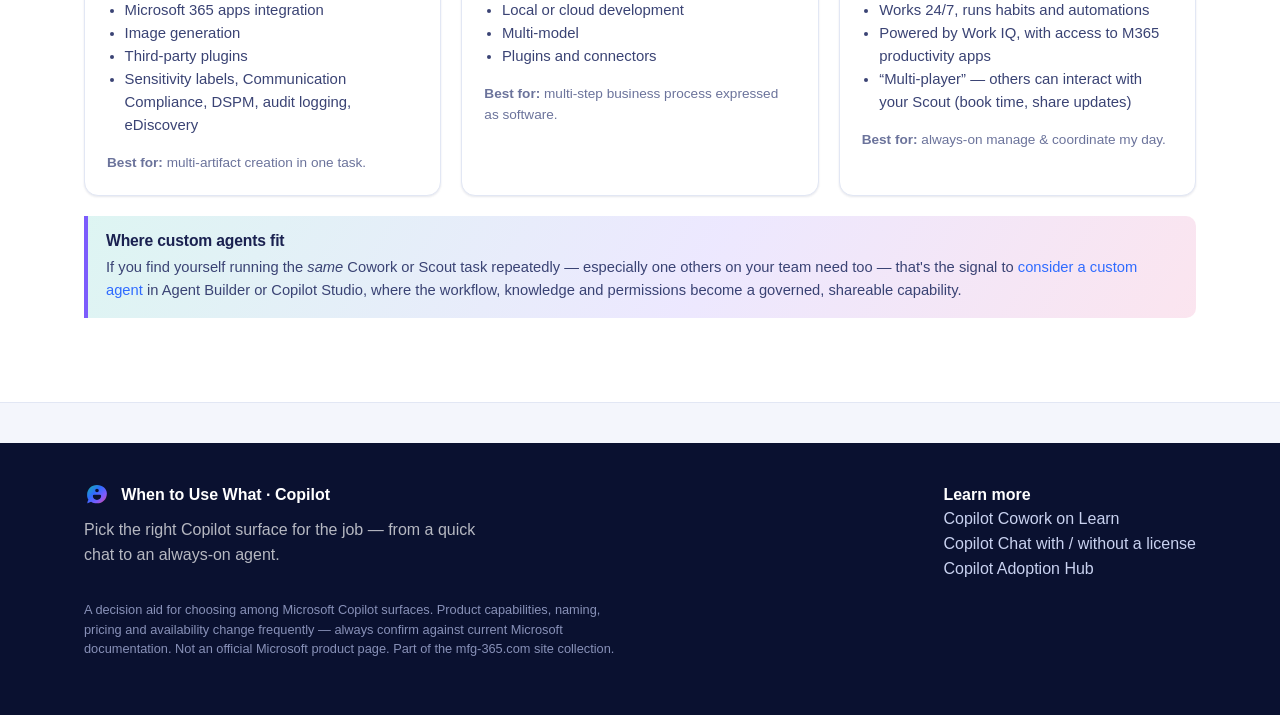
==== commit 73813439: "Update footer disclaimer wording" ====
--- a/index.html
+++ b/index.html
@@ -211,6 +211,6 @@
 </section>
 
 <div id="site-footer"></div>
-<script src="assets/nav.js?v=1"></script>
+<script src="assets/nav.js?v=2"></script>
 </body>
 </html>
--- a/assets/styles.css
+++ b/assets/styles.css
@@ -150,8 +150,6 @@
 .tier.heavy h3 { color: var(--amber); }
 .tier ul { margin: .4rem 0 1rem; padding-left: 1.1rem; color: var(--ink-2); font-size: .92rem; }
 .tier .prompt-ex { background: #f7f9ff; border: 1px solid var(--line); border-radius: 10px; padding: 12px 14px; font-size: .88rem; color: var(--ink-2); font-style: italic; }
-.tier .credits { margin-top: 14px; font-size: .85rem; color: var(--muted); display: flex; align-items: center; gap: 8px; }
-.tier .credits b { background: #eef1fb; color: var(--ink); padding: 3px 10px; border-radius: 999px; font-style: normal; }
 
 /* ---------- feature list rows ---------- */
 .feat { display: flex; gap: 14px; align-items: flex-start; padding: 14px 0; border-bottom: 1px solid var(--line); }
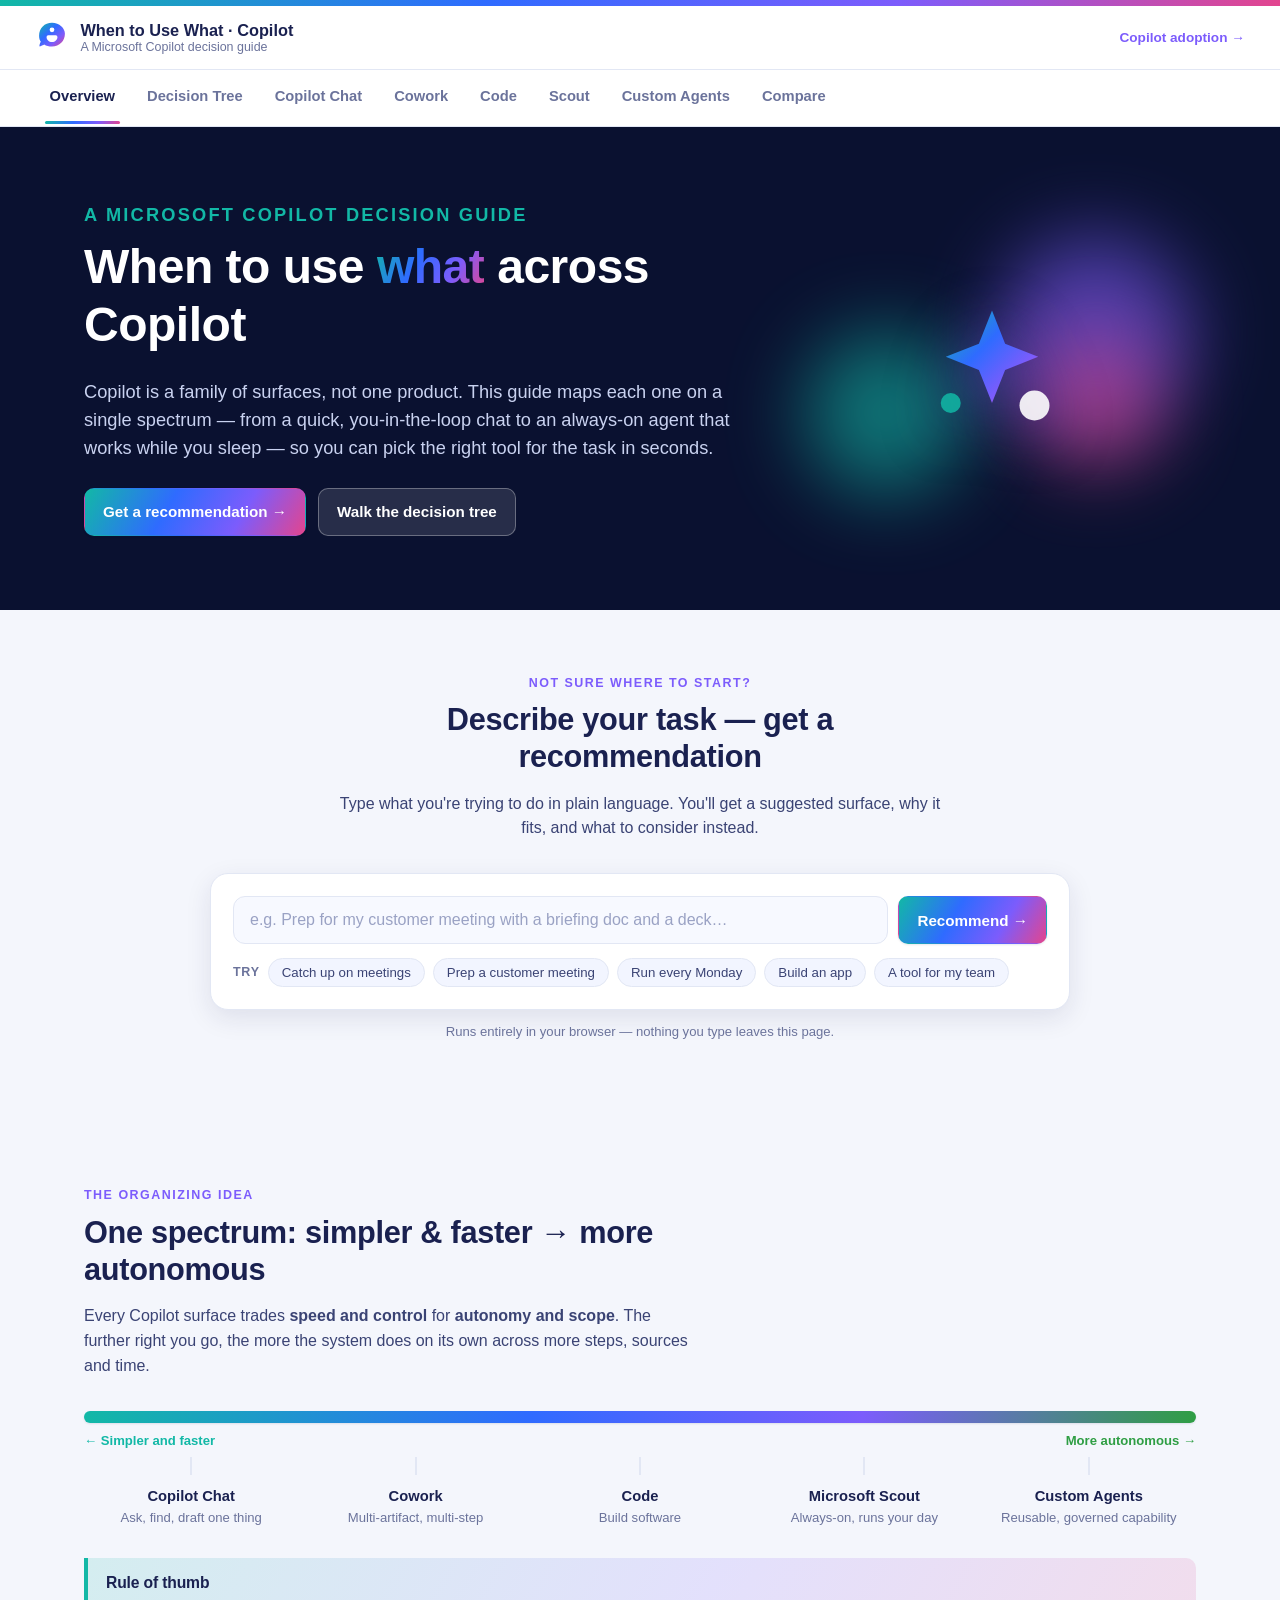
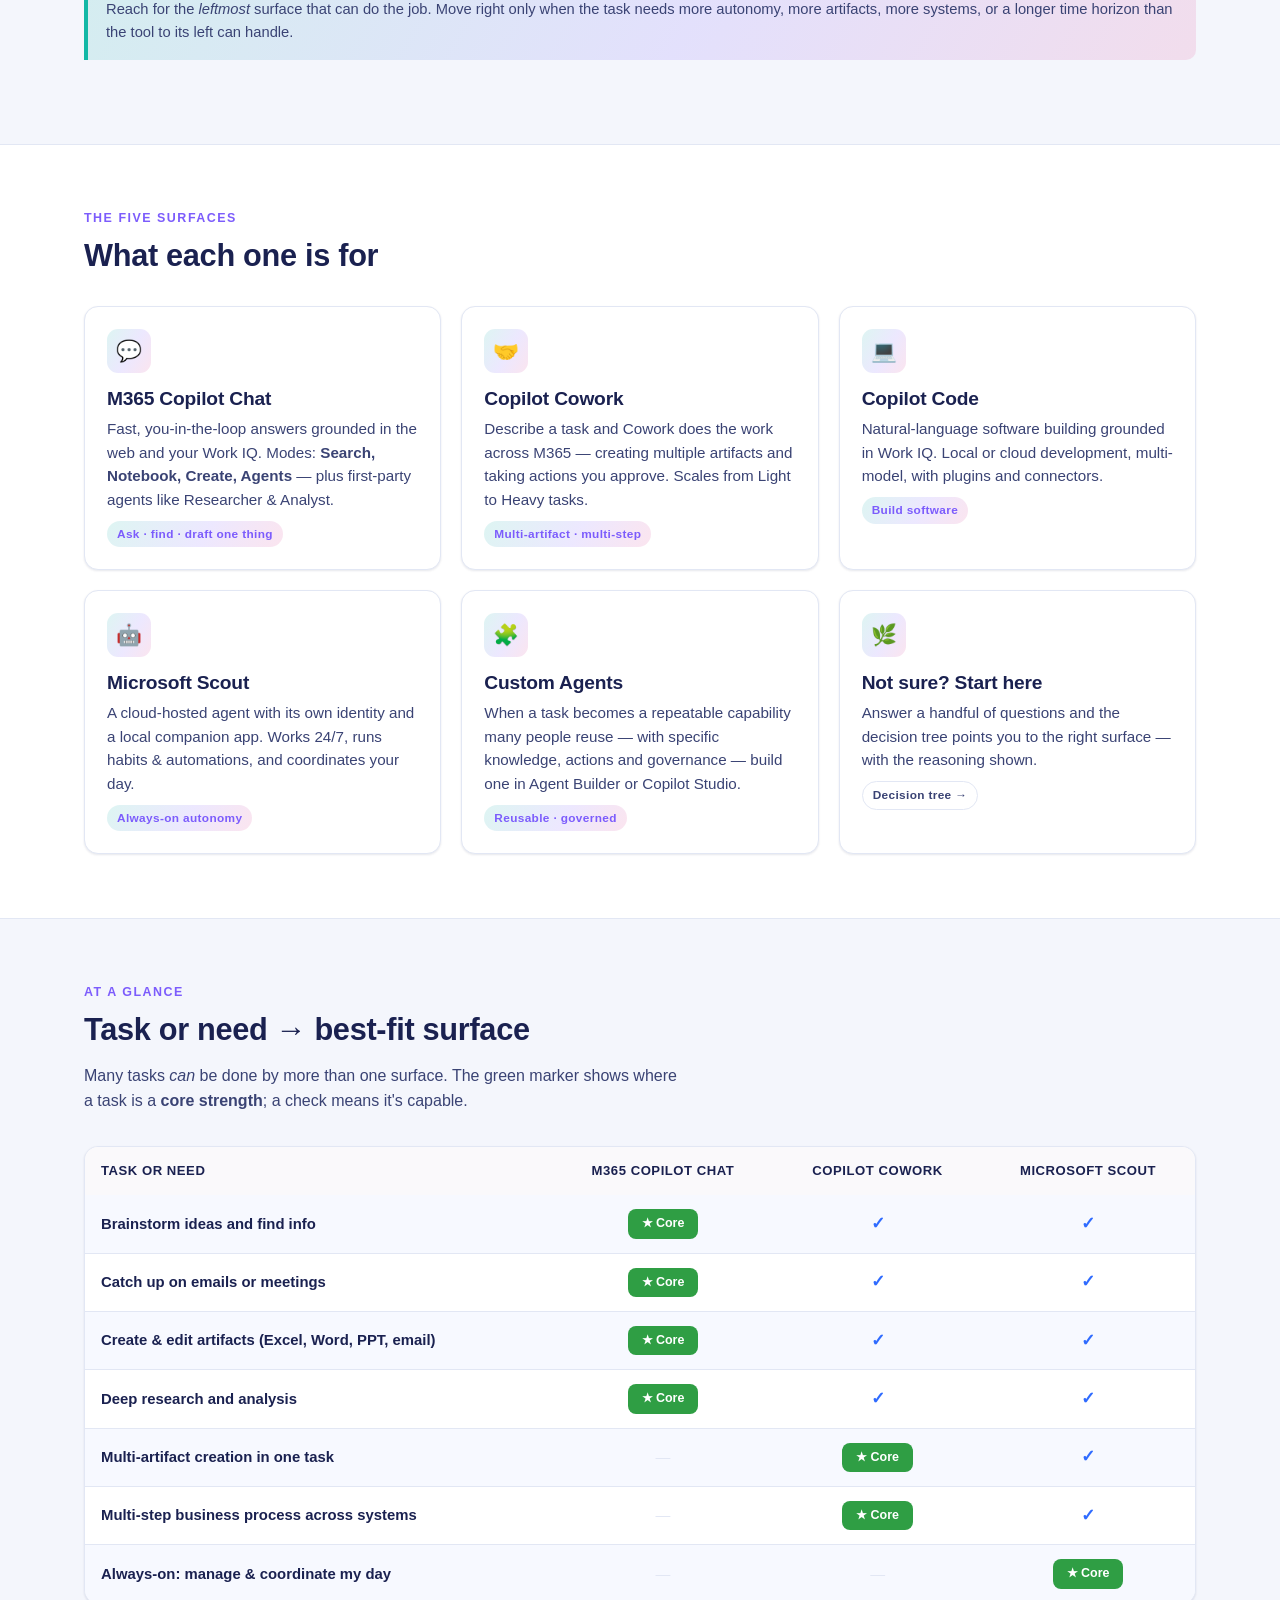
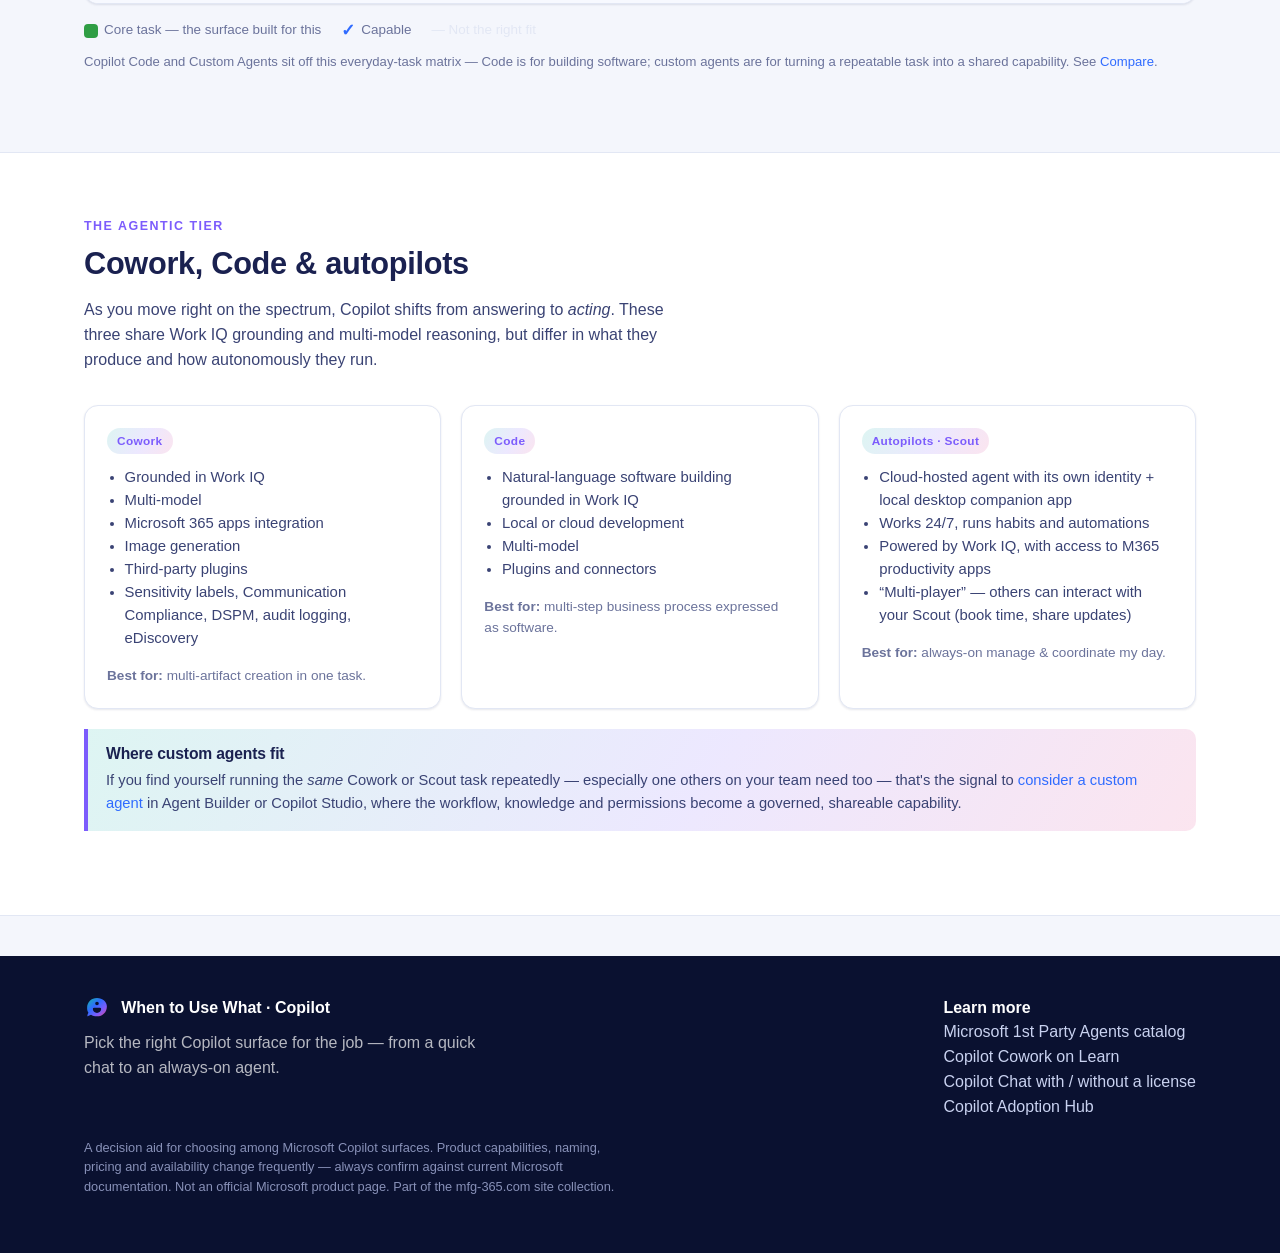
==== commit c9d98986: "Add hybrid advisor (Phase 1 engine + Phase 2 hook); link 1st party agents catalog" ====
--- a/index.html
+++ b/index.html
@@ -6,7 +6,7 @@
 <title>When to Use What · Copilot — Overview</title>
 <meta name="description" content="Choose the right Microsoft Copilot surface for the job: Copilot Chat, Cowork, Code, Microsoft Scout, and custom agents — mapped on one autonomy spectrum.">
 <link rel="icon" href="assets/favicon.svg" type="image/svg+xml">
-<link rel="stylesheet" href="assets/styles.css?v=1">
+<link rel="stylesheet" href="assets/styles.css?v=5">
 </head>
 <body>
 <div id="site-nav"></div>
@@ -21,8 +21,8 @@
         spectrum — from a quick, you-in-the-loop chat to an always-on agent that works while you sleep —
         so you can pick the right tool for the task in seconds.</p>
       <div class="hero-actions">
-        <a class="btn btn-primary" href="decision-tree.html">Start with the decision tree &rarr;</a>
-        <a class="btn btn-ghost" href="compare.html">See the full comparison</a>
+        <a class="btn btn-primary" href="#advisor">Get a recommendation &rarr;</a>
+        <a class="btn btn-ghost" href="decision-tree.html">Walk the decision tree</a>
       </div>
     </div>
     <div class="hero-art">
@@ -36,6 +36,38 @@
         <circle cx="94" cy="90" r="12" fill="#fff" opacity=".9"/>
         <circle cx="27" cy="88" r="8" fill="#12B8A6" opacity=".85"/>
       </svg>
+    </div>
+  </div>
+</section>
+
+<!-- ---------------- ADVISOR ---------------- -->
+<section class="section" id="advisor">
+  <div class="container">
+    <div class="section-head center" style="margin-left:auto;margin-right:auto">
+      <p class="eyebrow">Not sure where to start?</p>
+      <h2>Describe your task — get a recommendation</h2>
+      <p>Type what you're trying to do in plain language. You'll get a suggested surface, why it fits,
+        and what to consider instead.</p>
+    </div>
+
+    <div class="advisor">
+      <div class="advisor-box">
+        <form id="advisorForm" class="advisor-row" autocomplete="off">
+          <input id="advisorInput" type="text" aria-label="Describe what you're trying to do"
+                 placeholder="e.g. Prep for my customer meeting with a briefing doc and a deck&hellip;">
+          <button class="btn btn-primary" type="submit">Recommend &rarr;</button>
+        </form>
+        <div class="advisor-ex">
+          <span class="lbl">Try</span>
+          <button class="ex-chip" type="button" data-advisor-example="Summarize what I missed in yesterday's meetings">Catch up on meetings</button>
+          <button class="ex-chip" type="button" data-advisor-example="Prep for my customer meeting: pull emails, calendar and recent files into a briefing doc, an Excel overview and a client-ready deck">Prep a customer meeting</button>
+          <button class="ex-chip" type="button" data-advisor-example="Send me a status summary every Monday morning automatically while I'm away">Run every Monday</button>
+          <button class="ex-chip" type="button" data-advisor-example="Build a small web app that tracks our project intake">Build an app</button>
+          <button class="ex-chip" type="button" data-advisor-example="My whole team needs to run the same onboarding workflow the same way every time with approved sources">A tool for my team</button>
+        </div>
+        <div id="advisorOut" hidden></div>
+      </div>
+      <p class="video-cap center" style="margin-top:12px">Runs entirely in your browser — nothing you type leaves this page.</p>
     </div>
   </div>
 </section>
@@ -211,6 +243,7 @@
 </section>
 
 <div id="site-footer"></div>
-<script src="assets/nav.js?v=2"></script>
+<script src="assets/nav.js?v=3"></script>
+<script src="assets/advisor.js?v=1"></script>
 </body>
 </html>
--- a/assets/styles.css
+++ b/assets/styles.css
@@ -214,6 +214,75 @@
 .tlabel.yes { background: #e9f9ef; color: var(--green); }
 .tlabel.no { background: #eef1fb; color: var(--muted); }
 
+/* ---------- decision infographic (gated timeline) ---------- */
+.surface-key { display: flex; flex-wrap: wrap; gap: 10px; justify-content: center; margin: 0 auto 34px; max-width: 820px; }
+.surface-key .sk { display: inline-flex; align-items: center; gap: 8px; font-size: .82rem; font-weight: 700; color: var(--ink); background: #fff; border: 1px solid var(--line); border-radius: 999px; padding: 6px 14px; box-shadow: var(--shadow-sm); }
+.surface-key .sk i { width: 12px; height: 12px; border-radius: 4px; }
+.sk-chat i { background: linear-gradient(120deg,#1E88E5,#2F6BFF); }
+.sk-cowork i { background: linear-gradient(120deg,#7C5CFC,#9B6BFF); }
+.sk-code i { background: linear-gradient(120deg,#0F9B8E,#12B8A6); }
+.sk-scout i { background: linear-gradient(120deg,#2F9E44,#3FB859); }
+.sk-agent i { background: linear-gradient(120deg,#E3458E,#E8930C); }
+
+.flow { position: relative; max-width: 840px; margin: 0 auto; }
+.flow-start { display: flex; align-items: center; gap: 14px; margin-bottom: 4px; padding-left: 4px; }
+.flow-start .badge { width: 56px; height: 56px; border-radius: 50%; display: grid; place-items: center; background: var(--copilot-gradient); color: #fff; font-size: 1.5rem; box-shadow: var(--shadow-md); }
+.flow-start .txt strong { display: block; font-size: 1.05rem; color: var(--ink); }
+.flow-start .txt span { font-size: .85rem; color: var(--muted); }
+
+/* home-base Chat tile */
+.flow-home { display: grid; grid-template-columns: 64px 1fr; gap: 18px; align-items: center; border-radius: 18px; padding: 20px 22px;
+  color: #fff; background: linear-gradient(120deg,#1E88E5,#2F6BFF); box-shadow: var(--shadow-md); margin-bottom: 8px; text-decoration: none; }
+.flow-home:hover { text-decoration: none; box-shadow: var(--shadow-lg); }
+.flow-home .hb-em { width: 64px; height: 64px; border-radius: 16px; display: grid; place-items: center; background: rgba(255,255,255,.18); font-size: 1.9rem; }
+.flow-home .hb-tag { display: inline-block; font-size: .68rem; font-weight: 800; letter-spacing: .08em; text-transform: uppercase;
+  background: rgba(255,255,255,.22); padding: 3px 10px; border-radius: 999px; margin-bottom: 6px; }
+.flow-home h3 { color: #fff; margin: 0 0 .2em; font-size: 1.3rem; }
+.flow-home p { color: rgba(255,255,255,.92); margin: 0; font-size: .9rem; max-width: 62ch; }
+.flow-step-head { display: flex; align-items: center; gap: 12px; margin: 22px 0 6px; padding-left: 4px; }
+.flow-step-head .line { flex: 1; height: 2px; background: var(--line); }
+.flow-step-head strong { font-size: .82rem; font-weight: 800; letter-spacing: .06em; text-transform: uppercase; color: var(--muted); white-space: nowrap; }
+.gate-no.stay { color: var(--brand-blue); }
+
+.gate { position: relative; display: grid; grid-template-columns: 56px 1fr; column-gap: 20px; padding-bottom: 24px; }
+.gate::before { content: ""; position: absolute; left: 26px; top: -4px; bottom: 0; width: 4px; border-radius: 4px;
+  background: linear-gradient(180deg,#12B8A6,#2F6BFF,#7C5CFC,#2F9E44); opacity: .28; }
+.gate:last-child::before { display: none; }
+.gnum { position: relative; z-index: 1; width: 56px; height: 56px; border-radius: 50%; display: grid; place-items: center;
+  font-weight: 800; font-size: 1.2rem; color: #fff; background: var(--copilot-gradient); box-shadow: var(--shadow-md);
+  border: 4px solid #fff; }
+.gate-body { background: #fff; border: 1px solid var(--line); border-radius: 16px; padding: 18px 20px; box-shadow: var(--shadow-sm);
+  transition: box-shadow .18s ease, transform .18s ease; }
+.gate-body:hover { box-shadow: var(--shadow-md); transform: translateY(-2px); }
+.gate-q { font-weight: 700; color: var(--ink); font-size: 1.08rem; }
+.gate-hint { font-size: .86rem; color: var(--muted); margin-top: 4px; }
+.gate-yes { margin-top: 14px; display: flex; align-items: stretch; gap: 12px; position: relative; }
+.yes-badge { flex: 0 0 auto; align-self: center; font-size: .72rem; font-weight: 800; letter-spacing: .06em;
+  color: var(--green); background: #e9f9ef; padding: 5px 11px; border-radius: 999px; white-space: nowrap; }
+.outcome { flex: 1; display: flex; align-items: center; gap: 14px; border-radius: 12px; padding: 13px 16px; color: #fff;
+  text-decoration: none; box-shadow: var(--shadow-sm); transition: transform .12s ease, box-shadow .15s ease; }
+.outcome:hover { text-decoration: none; transform: translateX(3px); box-shadow: var(--shadow-md); }
+.outcome .em { font-size: 1.5rem; line-height: 1; }
+.outcome .oc { flex: 1; }
+.outcome strong { display: block; font-size: 1rem; }
+.outcome span { font-size: .82rem; opacity: .92; }
+.outcome .arw { font-size: 1.2rem; opacity: .9; }
+.gate-no { margin-top: 10px; font-size: .82rem; color: var(--muted); font-weight: 700; display: inline-flex; align-items: center; gap: 6px;
+  text-transform: uppercase; letter-spacing: .04em; }
+.gate.final .gate-body { padding: 0; border: none; background: none; box-shadow: none; }
+.gate.final .gate-body:hover { transform: none; }
+.gate.final .lead-in { font-weight: 700; color: var(--ink); font-size: 1.08rem; margin-bottom: 4px; }
+.gate.final .lead-in + .gate-hint { margin-bottom: 12px; }
+.outcome.big { padding: 18px 20px; }
+.outcome.big .em { font-size: 1.9rem; }
+.outcome.big strong { font-size: 1.15rem; }
+@media (max-width: 560px) {
+  .gate { grid-template-columns: 44px 1fr; column-gap: 14px; }
+  .gnum { width: 44px; height: 44px; font-size: 1rem; }
+  .gate::before { left: 20px; }
+  .gate-yes { flex-direction: column; align-items: flex-start; }
+}
+
 /* ---------- chooser (quick picker) ---------- */
 .chooser { display: grid; grid-template-columns: repeat(auto-fit,minmax(220px,1fr)); gap: 14px; }
 .chip-q { border: 1px solid var(--line); background: #fff; border-radius: 12px; padding: 16px; box-shadow: var(--shadow-sm); }
@@ -233,3 +302,55 @@
 .mt-0 { margin-top: 0; } .mb-0 { margin-bottom: 0; }
 .lead { font-size: 1.12rem; color: var(--ink-2); }
 .tag-row { display: flex; gap: 8px; flex-wrap: wrap; margin: 10px 0 0; }
+.span-all { grid-column: 1 / -1; }
+
+/* companion-site CTA card */
+.catalog-cta { display: grid; grid-template-columns: 64px 1fr auto; gap: 20px; align-items: center; margin-top: 22px; text-decoration: none;
+  background: linear-gradient(120deg, rgba(18,184,166,.10), rgba(124,92,252,.10) 55%, rgba(227,69,142,.10)); border-color: #d7ddf3; }
+.catalog-cta:hover { text-decoration: none; }
+.catalog-cta .cc-icon { width: 64px; height: 64px; border-radius: 16px; display: grid; place-items: center; font-size: 1.8rem; background: var(--copilot-gradient); }
+.catalog-cta .cc-body h3 { margin: .35em 0 .3em; }
+.catalog-cta .cc-body p { margin: 0; font-size: .93rem; }
+.catalog-cta .cc-arw { font-size: 1.6rem; color: var(--brand); font-weight: 700; }
+@media (max-width: 620px) { .catalog-cta { grid-template-columns: 1fr; } .catalog-cta .cc-arw { display: none; } }
+
+/* ---------- advisor ---------- */
+.advisor { max-width: 860px; margin: 0 auto; }
+.advisor-box { background: #fff; border: 1px solid var(--line); border-radius: 18px; padding: 22px; box-shadow: var(--shadow-md); }
+.advisor-row { display: flex; gap: 10px; }
+.advisor-row input {
+  flex: 1; font-family: inherit; font-size: 1rem; color: var(--ink); background: #f7f9ff;
+  border: 1px solid var(--line); border-radius: 12px; padding: 14px 16px; outline: none; transition: border-color .15s, box-shadow .15s;
+}
+.advisor-row input::placeholder { color: #9aa2c4; }
+.advisor-row input:focus { border-color: var(--brand); box-shadow: 0 0 0 3px rgba(124,92,252,.15); background: #fff; }
+.advisor-row button { white-space: nowrap; }
+.advisor-ex { display: flex; flex-wrap: wrap; gap: 8px; margin-top: 14px; align-items: center; }
+.advisor-ex .lbl { font-size: .78rem; color: var(--muted); font-weight: 700; text-transform: uppercase; letter-spacing: .06em; }
+.ex-chip {
+  appearance: none; font-family: inherit; cursor: pointer; font-size: .83rem; color: var(--ink-2);
+  background: #f2f5ff; border: 1px solid var(--line); border-radius: 999px; padding: 6px 13px; transition: all .15s;
+}
+.ex-chip:hover { border-color: var(--brand); color: var(--brand); background: #fff; }
+
+.adv-result { margin-top: 20px; padding-top: 20px; border-top: 1px dashed var(--line); }
+.adv-verdict { display: flex; align-items: center; gap: 10px; margin-bottom: 10px; flex-wrap: wrap; }
+.adv-lead { font-size: .82rem; font-weight: 800; letter-spacing: .06em; text-transform: uppercase; color: var(--muted); }
+.adv-conf { font-size: .7rem; font-weight: 800; letter-spacing: .05em; text-transform: uppercase; padding: 3px 10px; border-radius: 999px; }
+.adv-conf-high { background: #e9f9ef; color: var(--green); }
+.adv-conf-medium { background: #fff4e0; color: #B06A00; }
+.adv-conf-low { background: #eef1fb; color: var(--muted); }
+.adv-refined { font-size: .68rem; font-weight: 800; letter-spacing: .05em; text-transform: uppercase; padding: 3px 9px; border-radius: 999px; background: var(--copilot-gradient-soft); color: var(--brand); }
+.adv-why { margin: 14px 0 6px; font-size: .95rem; color: var(--ink-2); }
+.adv-why.adv-enhanced { color: var(--ink); }
+.adv-access, .adv-mode, .adv-runner, .adv-hint, .adv-note { font-size: .89rem; margin: 0 0 6px; color: var(--ink-2); }
+.adv-mode { background: var(--copilot-gradient-soft); border-radius: 8px; padding: 9px 12px; }
+.adv-hint { color: var(--muted); font-style: italic; }
+.adv-more { margin: 14px 0 0; display: flex; gap: 18px; flex-wrap: wrap; font-size: .88rem; font-weight: 600; }
+@media (max-width: 560px) { .advisor-row { flex-direction: column; } }
+.card.mode-lead { background: linear-gradient(120deg, rgba(18,184,166,.10), rgba(124,92,252,.10) 55%, rgba(227,69,142,.10)); border-color: #d7ddf3; }
+.card.mode-lead { display: grid; grid-template-columns: 56px 1fr; gap: 18px; align-items: center; }
+.card.mode-lead .icon { width: 56px; height: 56px; margin: 0; background: var(--copilot-gradient); color: #fff; font-size: 1.5rem; }
+.card.mode-lead h3 { font-size: 1.35rem; margin-bottom: .2em; }
+.card.mode-lead p { margin: 0; }
+@media (max-width: 560px) { .card.mode-lead { grid-template-columns: 1fr; } }
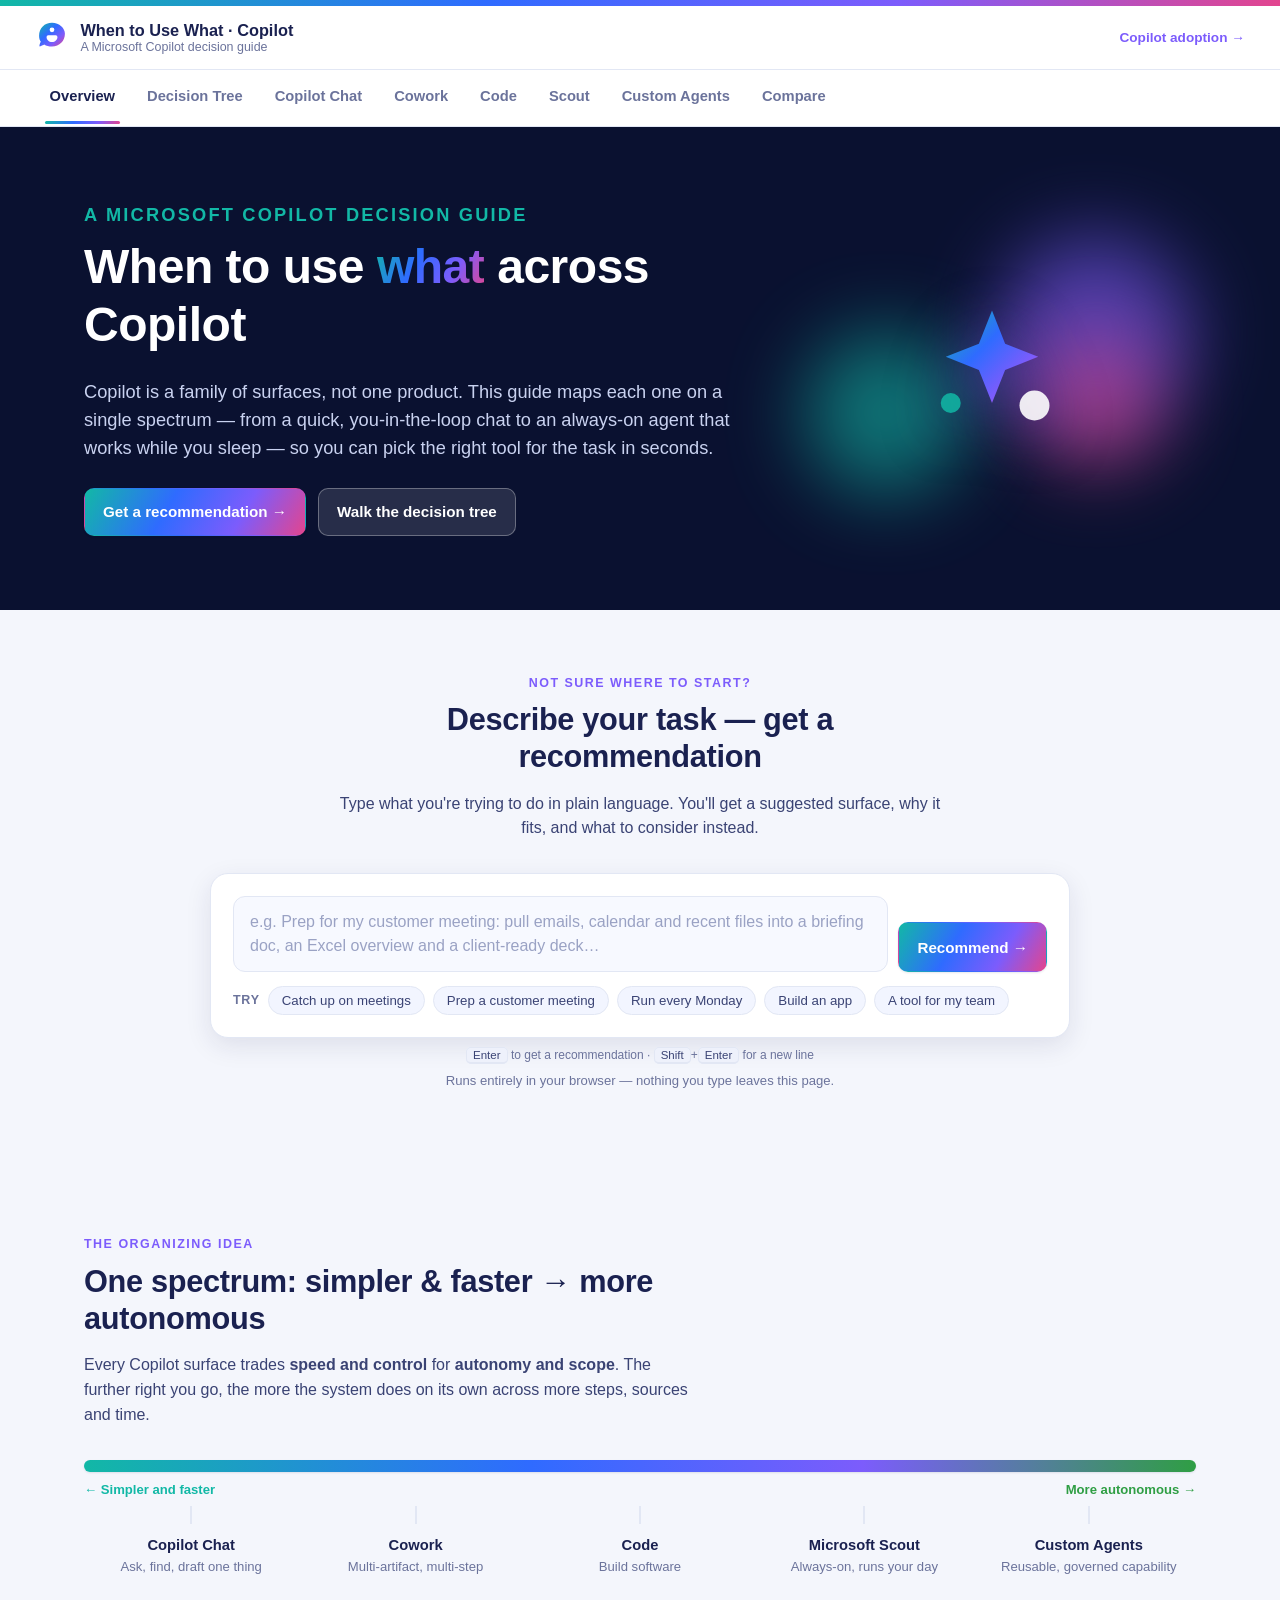
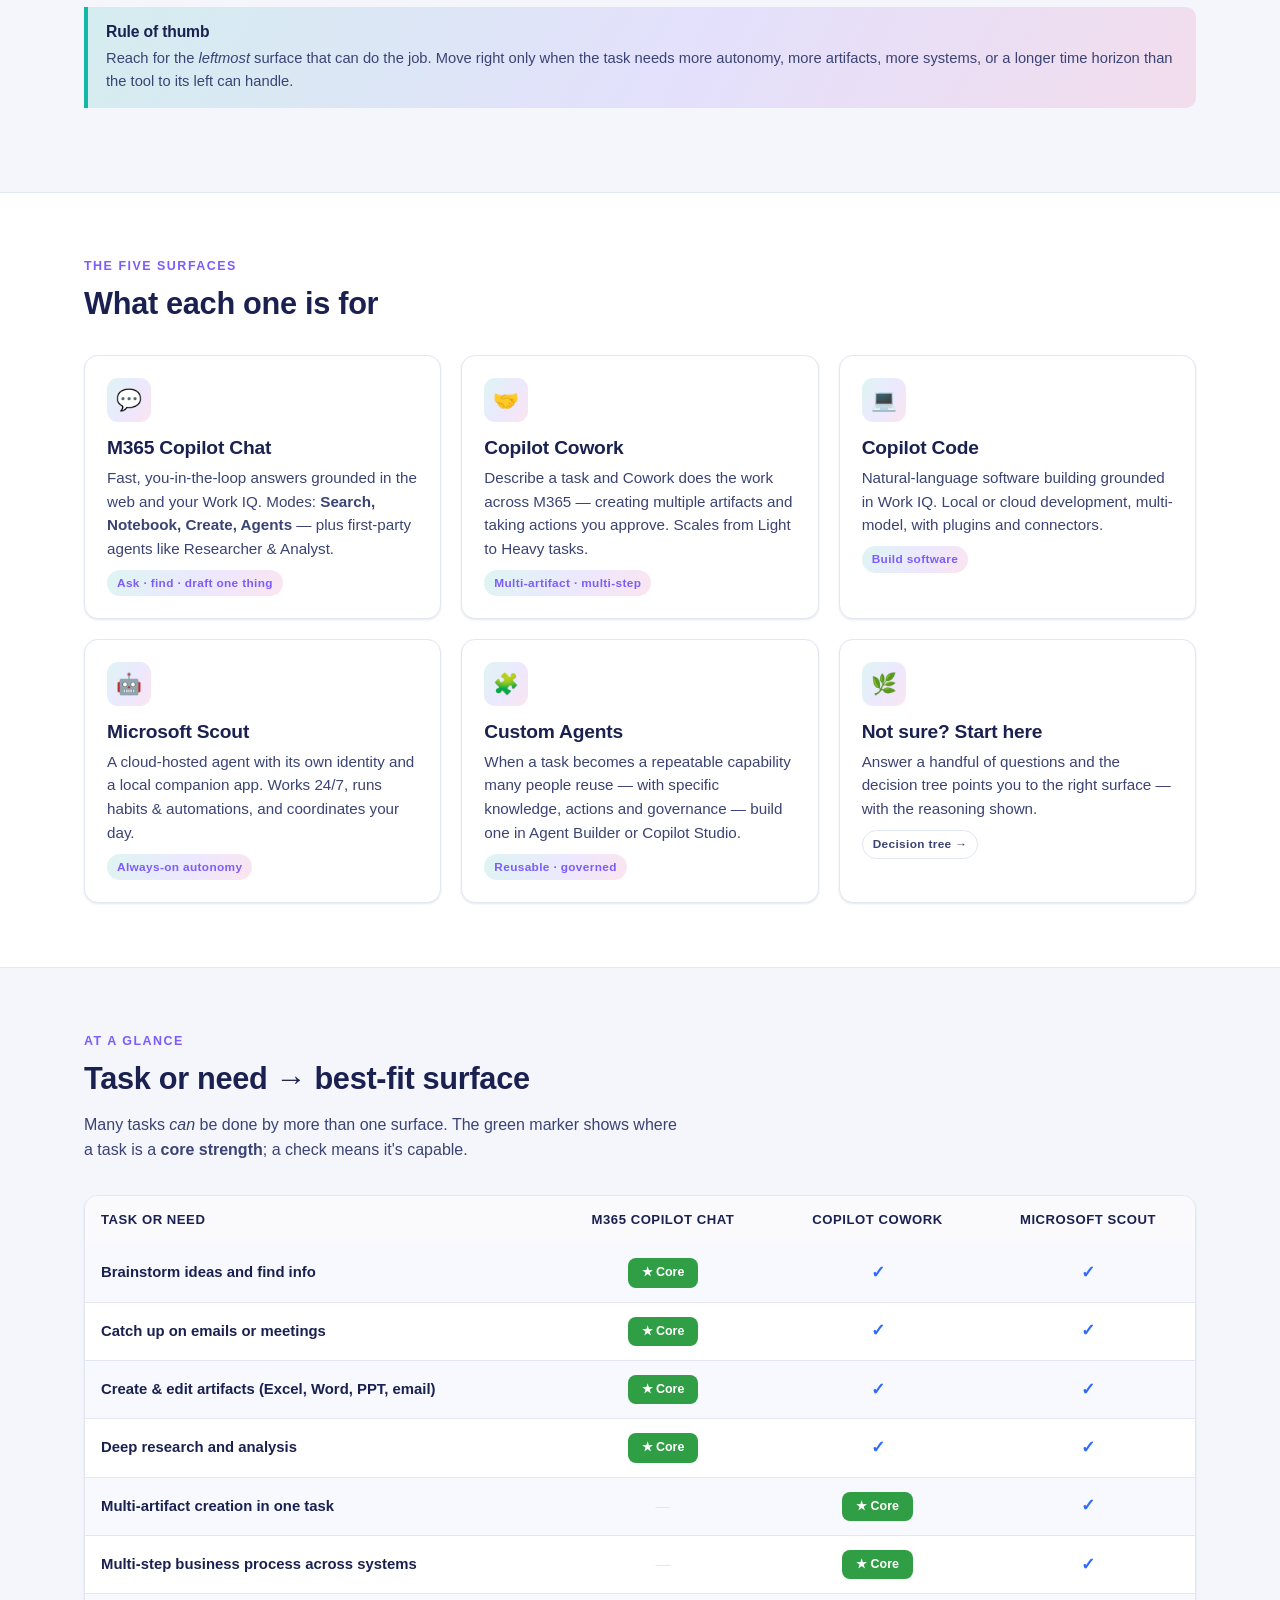
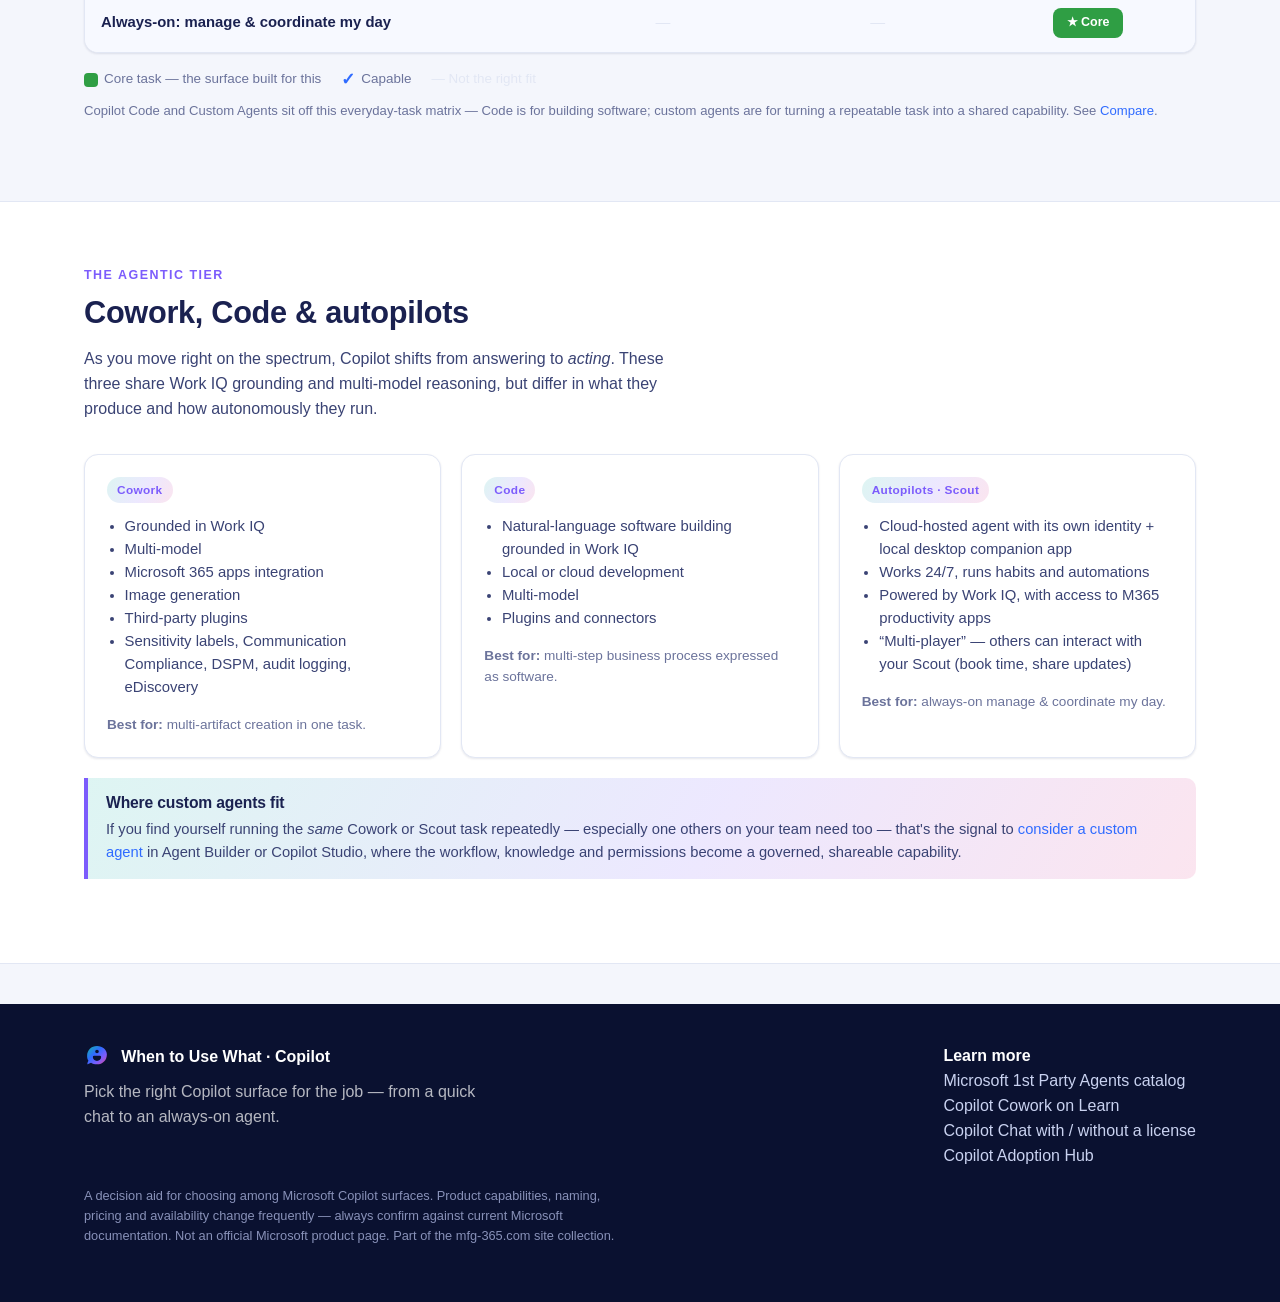
==== commit 21538441: "Advisor input: auto-expanding textarea with wrapping text" ====
--- a/index.html
+++ b/index.html
@@ -6,7 +6,7 @@
 <title>When to Use What · Copilot — Overview</title>
 <meta name="description" content="Choose the right Microsoft Copilot surface for the job: Copilot Chat, Cowork, Code, Microsoft Scout, and custom agents — mapped on one autonomy spectrum.">
 <link rel="icon" href="assets/favicon.svg" type="image/svg+xml">
-<link rel="stylesheet" href="assets/styles.css?v=5">
+<link rel="stylesheet" href="assets/styles.css?v=7">
 </head>
 <body>
 <div id="site-nav"></div>
@@ -53,8 +53,8 @@
     <div class="advisor">
       <div class="advisor-box">
         <form id="advisorForm" class="advisor-row" autocomplete="off">
-          <input id="advisorInput" type="text" aria-label="Describe what you're trying to do"
-                 placeholder="e.g. Prep for my customer meeting with a briefing doc and a deck&hellip;">
+          <textarea id="advisorInput" rows="1" aria-label="Describe what you're trying to do"
+                    placeholder="e.g. Prep for my customer meeting: pull emails, calendar and recent files into a briefing doc, an Excel overview and a client-ready deck&hellip;"></textarea>
           <button class="btn btn-primary" type="submit">Recommend &rarr;</button>
         </form>
         <div class="advisor-ex">
@@ -67,7 +67,8 @@
         </div>
         <div id="advisorOut" hidden></div>
       </div>
-      <p class="video-cap center" style="margin-top:12px">Runs entirely in your browser — nothing you type leaves this page.</p>
+      <p class="advisor-kbd center"><kbd>Enter</kbd> to get a recommendation &middot; <kbd>Shift</kbd>+<kbd>Enter</kbd> for a new line</p>
+      <p class="video-cap center" style="margin-top:6px">Runs entirely in your browser — nothing you type leaves this page.</p>
     </div>
   </div>
 </section>
@@ -244,6 +245,6 @@
 
 <div id="site-footer"></div>
 <script src="assets/nav.js?v=3"></script>
-<script src="assets/advisor.js?v=1"></script>
+<script src="assets/advisor.js?v=3"></script>
 </body>
 </html>
--- a/assets/styles.css
+++ b/assets/styles.css
@@ -317,14 +317,19 @@
 /* ---------- advisor ---------- */
 .advisor { max-width: 860px; margin: 0 auto; }
 .advisor-box { background: #fff; border: 1px solid var(--line); border-radius: 18px; padding: 22px; box-shadow: var(--shadow-md); }
-.advisor-row { display: flex; gap: 10px; }
-.advisor-row input {
-  flex: 1; font-family: inherit; font-size: 1rem; color: var(--ink); background: #f7f9ff;
-  border: 1px solid var(--line); border-radius: 12px; padding: 14px 16px; outline: none; transition: border-color .15s, box-shadow .15s;
-}
-.advisor-row input::placeholder { color: #9aa2c4; }
-.advisor-row input:focus { border-color: var(--brand); box-shadow: 0 0 0 3px rgba(124,92,252,.15); background: #fff; }
-.advisor-row button { white-space: nowrap; }
+.advisor-row { display: flex; gap: 10px; align-items: flex-end; }
+.advisor-row textarea {
+  flex: 1; font-family: inherit; font-size: 1rem; line-height: 1.5; color: var(--ink); background: #f7f9ff;
+  border: 1px solid var(--line); border-radius: 12px; padding: 13px 16px; outline: none;
+  transition: border-color .15s, box-shadow .15s, background .15s;
+  resize: none; overflow-y: hidden; min-height: 50px; max-height: 220px; display: block;
+}
+.advisor-row textarea::placeholder { color: #9aa2c4; }
+.advisor-row textarea:focus { border-color: var(--brand); box-shadow: 0 0 0 3px rgba(124,92,252,.15); background: #fff; }
+.advisor-row button { white-space: nowrap; flex: 0 0 auto; height: 50px; }
+.advisor-kbd { font-size: .75rem; color: var(--muted); margin: 8px 0 0; }
+.advisor-kbd kbd { font-family: inherit; font-size: .72rem; background: #eef1fb; border: 1px solid var(--line);
+  border-bottom-width: 2px; border-radius: 5px; padding: 1px 6px; color: var(--ink-2); }
 .advisor-ex { display: flex; flex-wrap: wrap; gap: 8px; margin-top: 14px; align-items: center; }
 .advisor-ex .lbl { font-size: .78rem; color: var(--muted); font-weight: 700; text-transform: uppercase; letter-spacing: .06em; }
 .ex-chip {
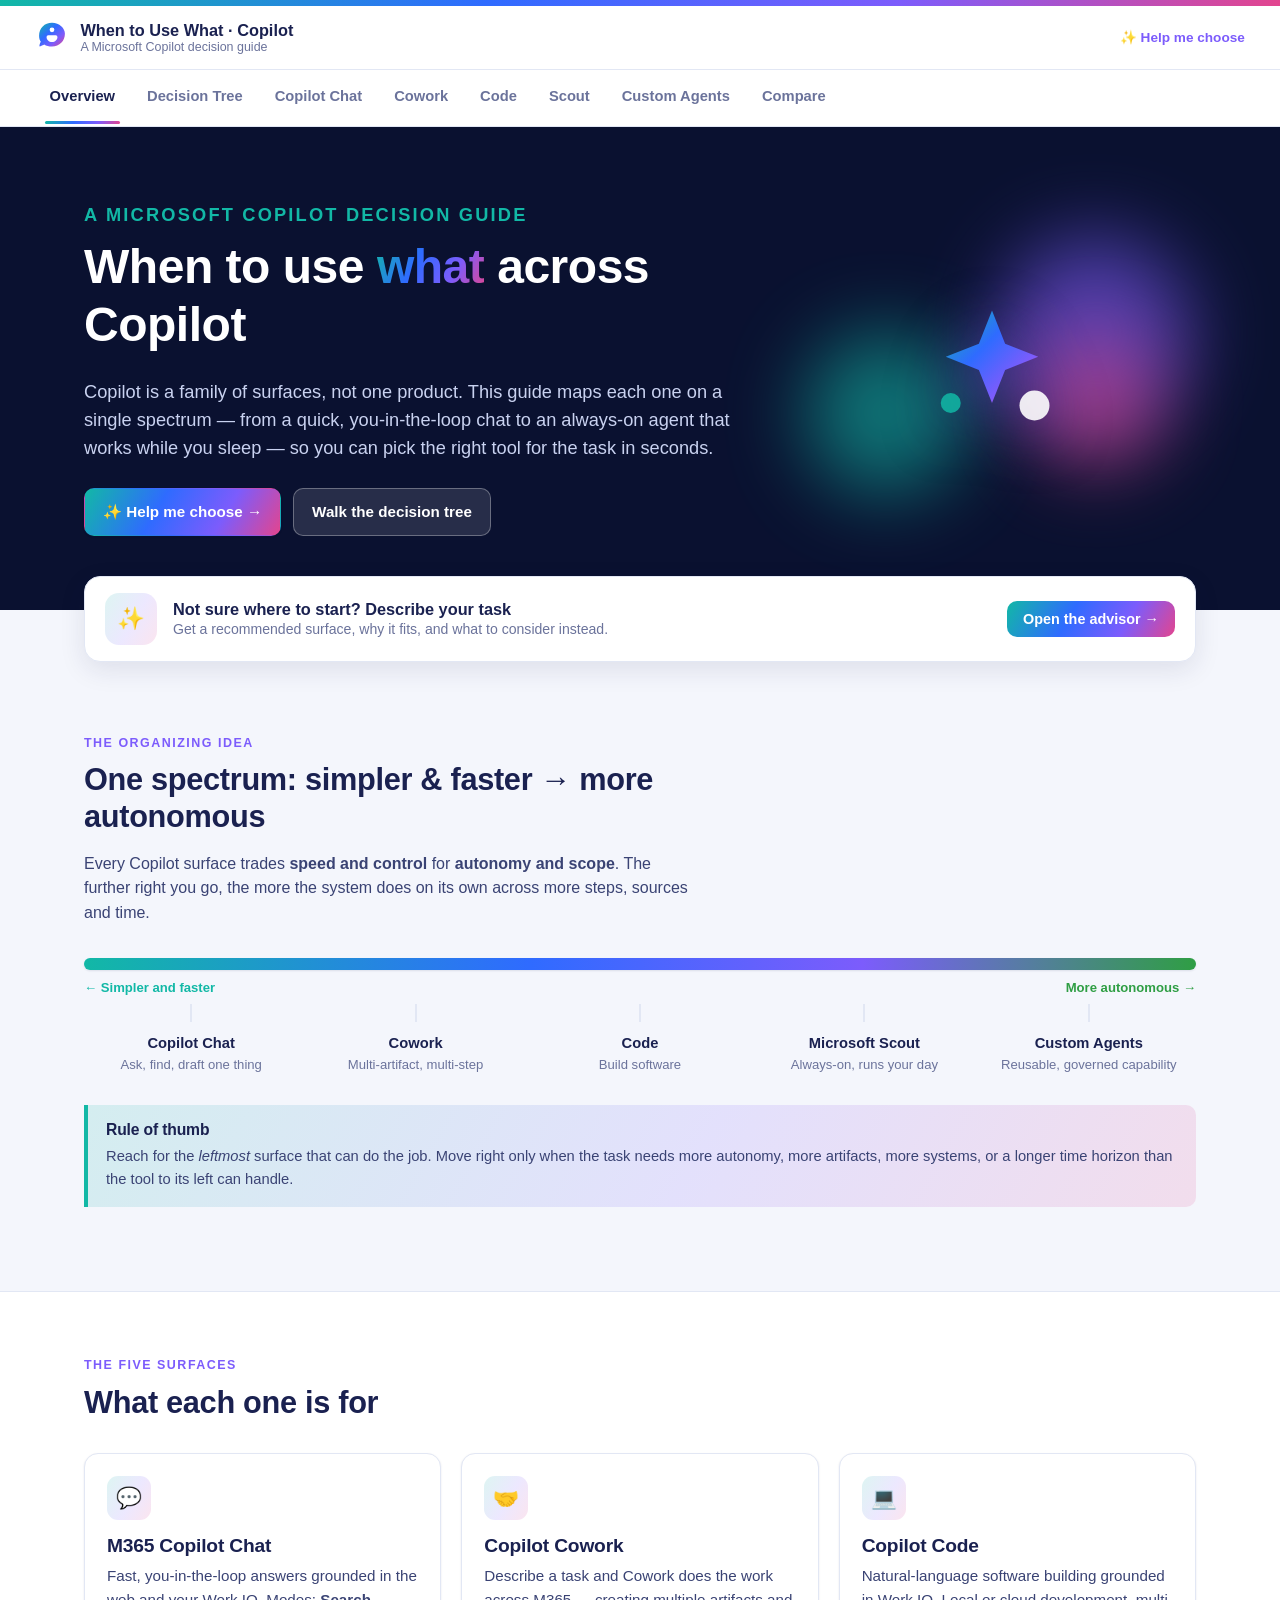
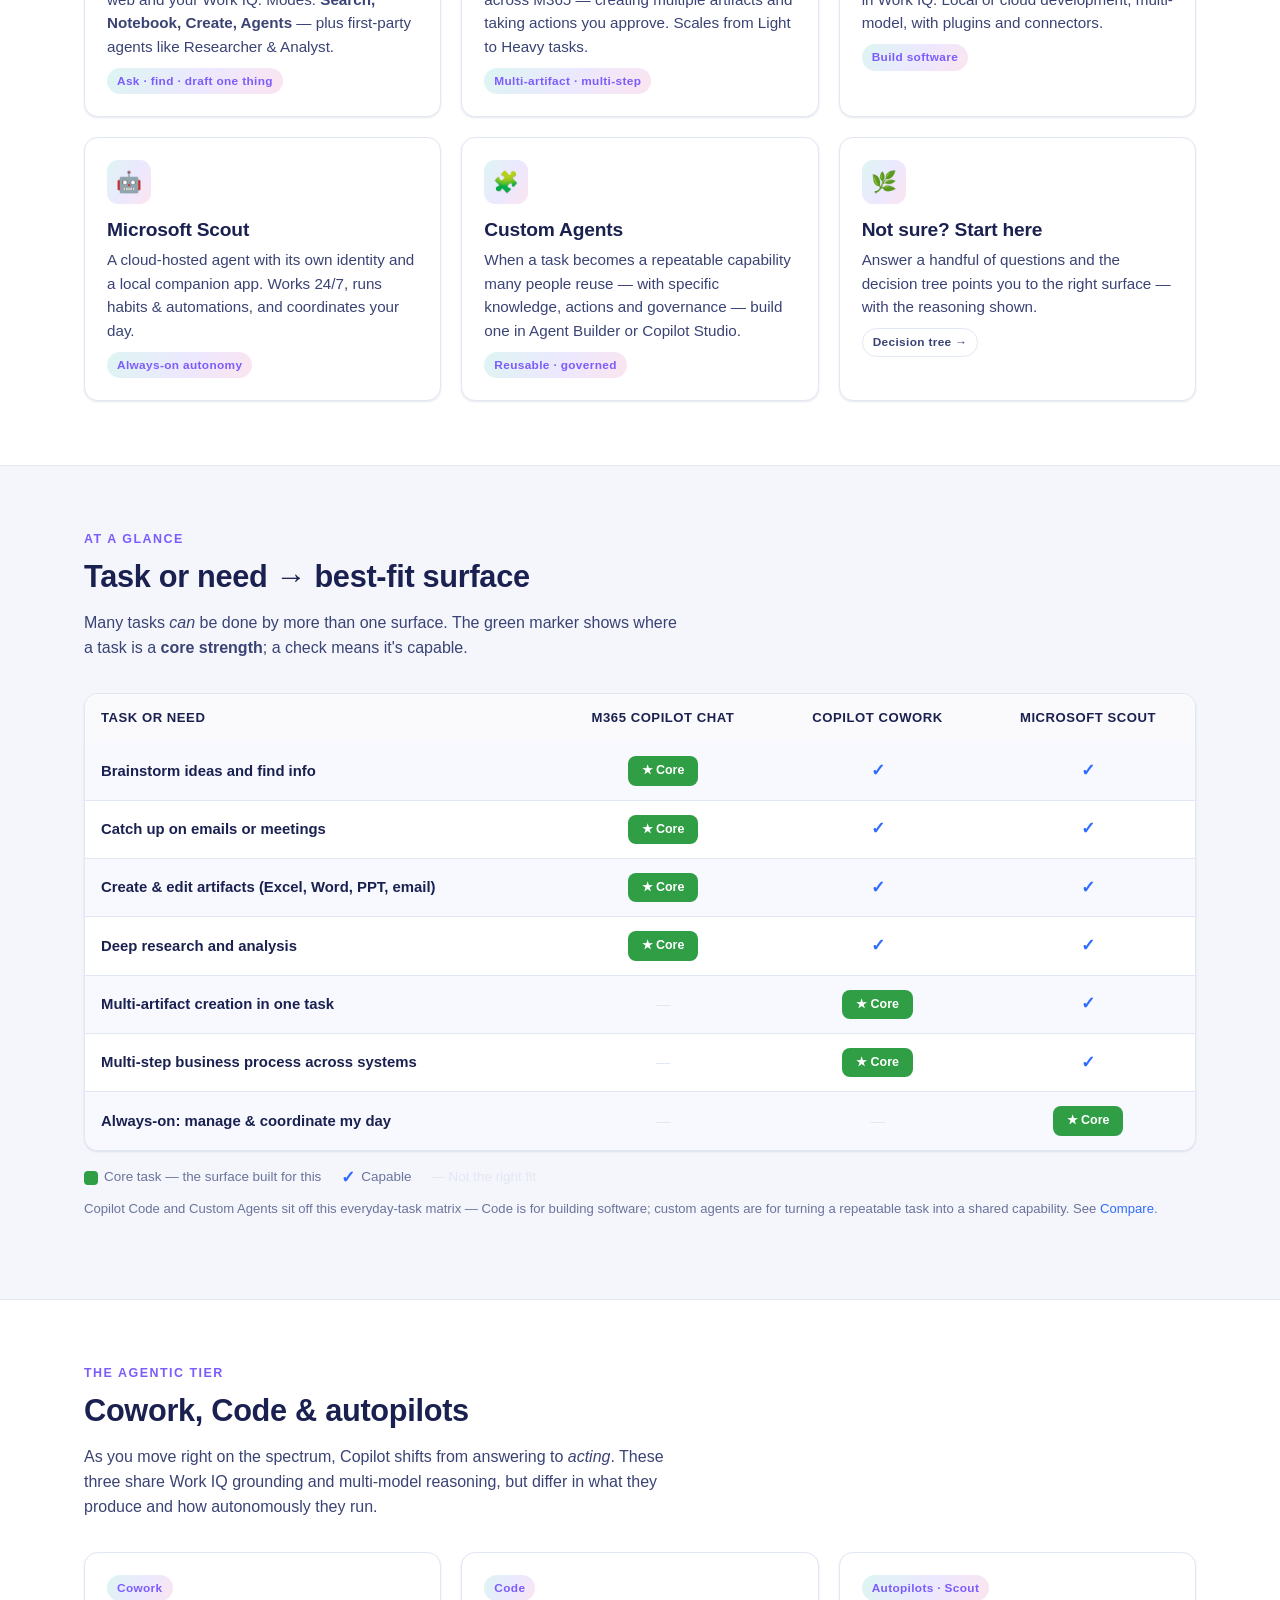
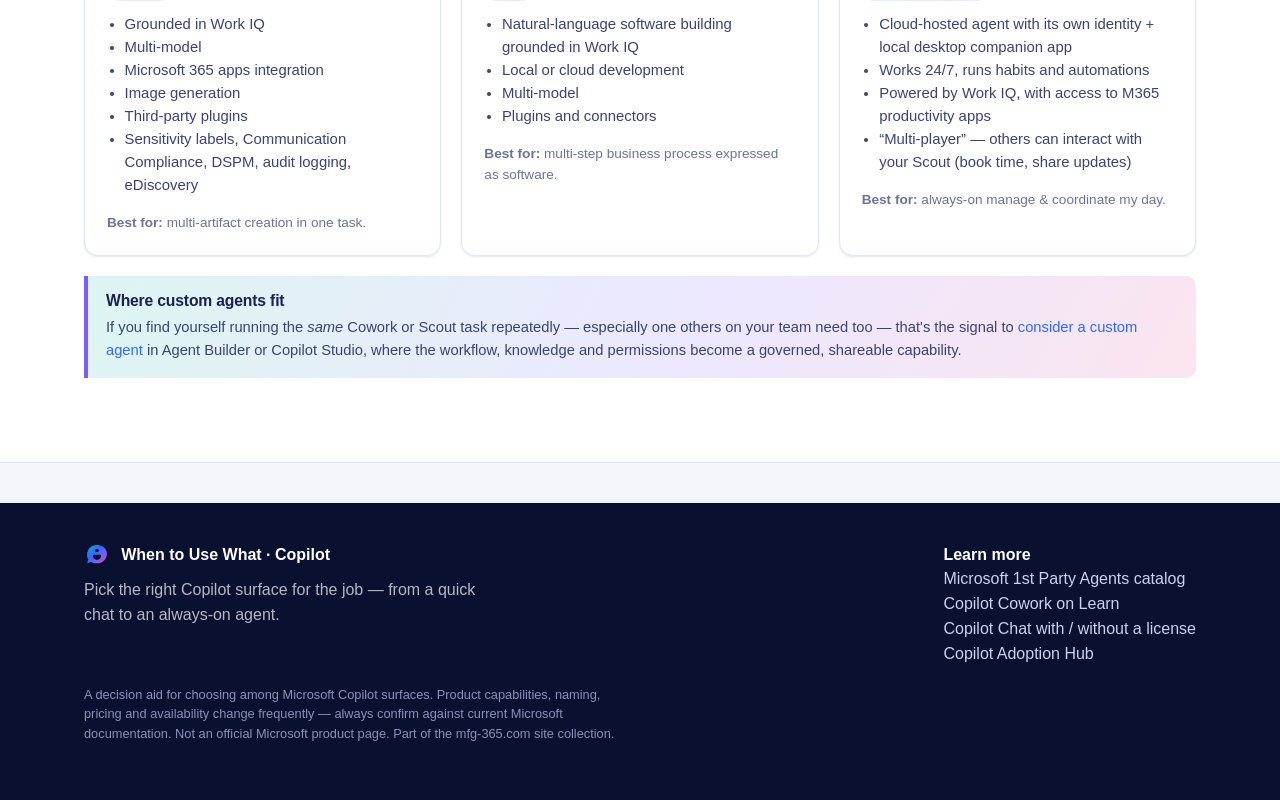
==== commit 7f3c49af: "Advisor becomes a sitewide modal dialog with compact CTA" ====
--- a/index.html
+++ b/index.html
@@ -6,7 +6,7 @@
 <title>When to Use What · Copilot — Overview</title>
 <meta name="description" content="Choose the right Microsoft Copilot surface for the job: Copilot Chat, Cowork, Code, Microsoft Scout, and custom agents — mapped on one autonomy spectrum.">
 <link rel="icon" href="assets/favicon.svg" type="image/svg+xml">
-<link rel="stylesheet" href="assets/styles.css?v=7">
+<link rel="stylesheet" href="assets/styles.css?v=8">
 </head>
 <body>
 <div id="site-nav"></div>
@@ -21,7 +21,7 @@
         spectrum — from a quick, you-in-the-loop chat to an always-on agent that works while you sleep —
         so you can pick the right tool for the task in seconds.</p>
       <div class="hero-actions">
-        <a class="btn btn-primary" href="#advisor">Get a recommendation &rarr;</a>
+        <a class="btn btn-primary" href="#" data-advisor-open>&#10024; Help me choose &rarr;</a>
         <a class="btn btn-ghost" href="decision-tree.html">Walk the decision tree</a>
       </div>
     </div>
@@ -40,36 +40,17 @@
   </div>
 </section>
 
-<!-- ---------------- ADVISOR ---------------- -->
-<section class="section" id="advisor">
-  <div class="container">
-    <div class="section-head center" style="margin-left:auto;margin-right:auto">
-      <p class="eyebrow">Not sure where to start?</p>
-      <h2>Describe your task — get a recommendation</h2>
-      <p>Type what you're trying to do in plain language. You'll get a suggested surface, why it fits,
-        and what to consider instead.</p>
-    </div>
-
-    <div class="advisor">
-      <div class="advisor-box">
-        <form id="advisorForm" class="advisor-row" autocomplete="off">
-          <textarea id="advisorInput" rows="1" aria-label="Describe what you're trying to do"
-                    placeholder="e.g. Prep for my customer meeting: pull emails, calendar and recent files into a briefing doc, an Excel overview and a client-ready deck&hellip;"></textarea>
-          <button class="btn btn-primary" type="submit">Recommend &rarr;</button>
-        </form>
-        <div class="advisor-ex">
-          <span class="lbl">Try</span>
-          <button class="ex-chip" type="button" data-advisor-example="Summarize what I missed in yesterday's meetings">Catch up on meetings</button>
-          <button class="ex-chip" type="button" data-advisor-example="Prep for my customer meeting: pull emails, calendar and recent files into a briefing doc, an Excel overview and a client-ready deck">Prep a customer meeting</button>
-          <button class="ex-chip" type="button" data-advisor-example="Send me a status summary every Monday morning automatically while I'm away">Run every Monday</button>
-          <button class="ex-chip" type="button" data-advisor-example="Build a small web app that tracks our project intake">Build an app</button>
-          <button class="ex-chip" type="button" data-advisor-example="My whole team needs to run the same onboarding workflow the same way every time with approved sources">A tool for my team</button>
-        </div>
-        <div id="advisorOut" hidden></div>
-      </div>
-      <p class="advisor-kbd center"><kbd>Enter</kbd> to get a recommendation &middot; <kbd>Shift</kbd>+<kbd>Enter</kbd> for a new line</p>
-      <p class="video-cap center" style="margin-top:6px">Runs entirely in your browser — nothing you type leaves this page.</p>
-    </div>
+<!-- ---------------- ADVISOR CTA ---------------- -->
+<section class="section-slim">
+  <div class="container">
+    <button class="adv-cta" type="button" data-advisor-open>
+      <span class="adv-cta-icon">&#10024;</span>
+      <span class="adv-cta-copy">
+        <strong>Not sure where to start? Describe your task</strong>
+        <span>Get a recommended surface, why it fits, and what to consider instead.</span>
+      </span>
+      <span class="adv-cta-btn">Open the advisor &rarr;</span>
+    </button>
   </div>
 </section>
 
@@ -244,7 +225,7 @@
 </section>
 
 <div id="site-footer"></div>
-<script src="assets/nav.js?v=3"></script>
-<script src="assets/advisor.js?v=3"></script>
+<script src="assets/nav.js?v=4"></script>
+<script src="assets/advisor.js?v=4"></script>
 </body>
 </html>
--- a/assets/styles.css
+++ b/assets/styles.css
@@ -315,21 +315,66 @@
 @media (max-width: 620px) { .catalog-cta { grid-template-columns: 1fr; } .catalog-cta .cc-arw { display: none; } }
 
 /* ---------- advisor ---------- */
-.advisor { max-width: 860px; margin: 0 auto; }
-.advisor-box { background: #fff; border: 1px solid var(--line); border-radius: 18px; padding: 22px; box-shadow: var(--shadow-md); }
+.section-slim { padding: 0 0 8px; margin-top: -34px; position: relative; z-index: 5; }
+
+/* compact CTA that opens the dialog */
+.adv-cta {
+  width: 100%; display: grid; grid-template-columns: 52px 1fr auto; gap: 16px; align-items: center;
+  text-align: left; font-family: inherit; cursor: pointer;
+  background: #fff; border: 1px solid var(--line); border-radius: 16px; padding: 16px 20px;
+  box-shadow: var(--shadow-md); transition: transform .15s ease, box-shadow .18s ease, border-color .15s;
+}
+.adv-cta:hover { transform: translateY(-2px); box-shadow: var(--shadow-lg); border-color: #cdd5ef; }
+.adv-cta-icon { width: 52px; height: 52px; border-radius: 14px; display: grid; place-items: center; font-size: 1.4rem; background: var(--copilot-gradient-soft); }
+.adv-cta-copy { display: flex; flex-direction: column; gap: 2px; min-width: 0; }
+.adv-cta-copy strong { color: var(--ink); font-size: 1.02rem; }
+.adv-cta-copy span { color: var(--muted); font-size: .88rem; }
+.adv-cta-btn { white-space: nowrap; font-weight: 700; font-size: .9rem; color: #fff; background: var(--copilot-gradient); padding: 10px 16px; border-radius: 10px; }
+@media (max-width: 700px) {
+  .adv-cta { grid-template-columns: 1fr; text-align: center; justify-items: center; }
+  .section-slim { margin-top: -18px; }
+}
+
+/* dialog shell */
+.adv-dialog {
+  width: min(720px, calc(100vw - 32px)); max-height: min(86vh, 900px); padding: 0; border: none;
+  border-radius: 18px; box-shadow: var(--shadow-lg); color: var(--ink); background: #fff;
+  overflow: hidden; display: flex; flex-direction: column;
+}
+.adv-dialog:not([open]) { display: none; }
+.adv-dialog::backdrop { background: rgba(10,17,48,.55); backdrop-filter: blur(3px); }
+.adv-dialog-head {
+  display: flex; align-items: flex-start; justify-content: space-between; gap: 16px;
+  padding: 20px 22px 14px; border-bottom: 1px solid var(--line);
+  background: linear-gradient(120deg, rgba(18,184,166,.09), rgba(124,92,252,.09) 55%, rgba(227,69,142,.09));
+}
+.adv-dialog-head h2 { margin: 0; font-size: 1.35rem; }
+.adv-close {
+  appearance: none; border: 1px solid var(--line); background: #fff; color: var(--ink-2); cursor: pointer;
+  width: 34px; height: 34px; border-radius: 9px; font-size: 1.3rem; line-height: 1; flex: 0 0 auto;
+  display: grid; place-items: center; transition: all .15s; font-family: inherit;
+}
+.adv-close:hover { border-color: var(--brand); color: var(--brand); }
+.adv-dialog-body { padding: 18px 22px 20px; overflow-y: auto; }
+.adv-dialog-foot {
+  display: flex; align-items: center; justify-content: space-between; gap: 12px; flex-wrap: wrap;
+  padding: 11px 22px; border-top: 1px solid var(--line); background: #fafbff;
+  font-size: .76rem; color: var(--muted);
+}
+.adv-dialog-foot kbd { font-family: inherit; font-size: .72rem; background: #eef1fb; border: 1px solid var(--line);
+  border-bottom-width: 2px; border-radius: 5px; padding: 1px 6px; color: var(--ink-2); }
+.adv-privacy { font-weight: 600; }
+
 .advisor-row { display: flex; gap: 10px; align-items: flex-end; }
 .advisor-row textarea {
   flex: 1; font-family: inherit; font-size: 1rem; line-height: 1.5; color: var(--ink); background: #f7f9ff;
   border: 1px solid var(--line); border-radius: 12px; padding: 13px 16px; outline: none;
   transition: border-color .15s, box-shadow .15s, background .15s;
-  resize: none; overflow-y: hidden; min-height: 50px; max-height: 220px; display: block;
+  resize: none; overflow-y: hidden; min-height: 50px; max-height: 200px; display: block;
 }
 .advisor-row textarea::placeholder { color: #9aa2c4; }
 .advisor-row textarea:focus { border-color: var(--brand); box-shadow: 0 0 0 3px rgba(124,92,252,.15); background: #fff; }
 .advisor-row button { white-space: nowrap; flex: 0 0 auto; height: 50px; }
-.advisor-kbd { font-size: .75rem; color: var(--muted); margin: 8px 0 0; }
-.advisor-kbd kbd { font-family: inherit; font-size: .72rem; background: #eef1fb; border: 1px solid var(--line);
-  border-bottom-width: 2px; border-radius: 5px; padding: 1px 6px; color: var(--ink-2); }
 .advisor-ex { display: flex; flex-wrap: wrap; gap: 8px; margin-top: 14px; align-items: center; }
 .advisor-ex .lbl { font-size: .78rem; color: var(--muted); font-weight: 700; text-transform: uppercase; letter-spacing: .06em; }
 .ex-chip {
